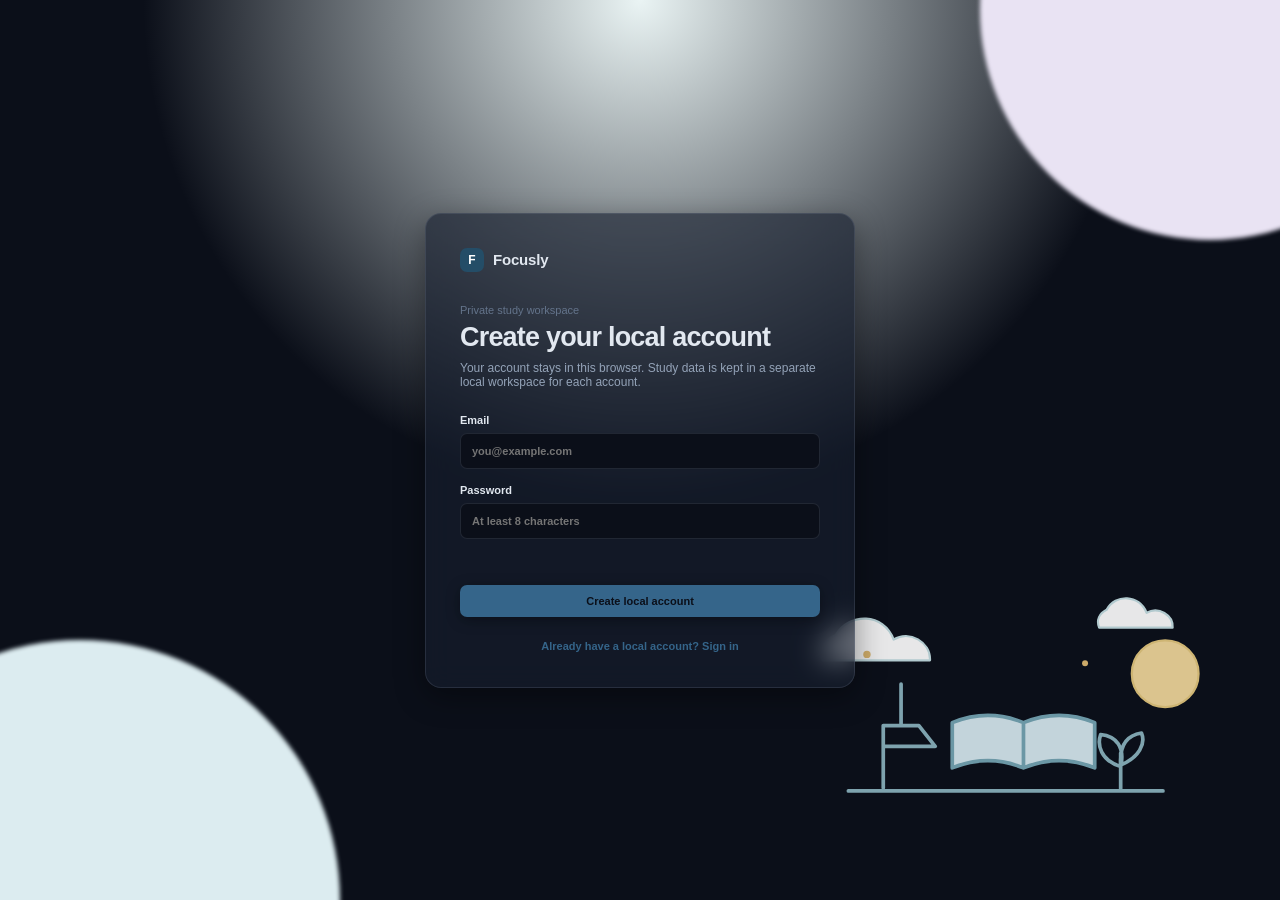
==== index.html @ 3520adc0 "Initial commit: Focusly study workspace Static single-page study app (vanilla HTML/CSS/JS) with a ma" ====
<!doctype html>
<html lang="en" data-theme="dark">
<head>
  <meta charset="UTF-8" />
  <meta name="viewport" content="width=device-width, initial-scale=1.0" />
  <meta name="theme-color" content="#0b0f19" />
  <title>Focusly — Study workspace</title>
  <link rel="stylesheet" href="styles.css" />
</head>
<body>
  <section id="auth-gate" class="access-view">
    <div class="access-illustration" aria-hidden="true"><svg viewBox="0 0 620 420" role="presentation"><path class="illustration-cloud" d="M90 112c18-31 65-30 78 6 21-13 50 3 49 28H72c-5-14 2-28 18-34Z"/><path class="illustration-cloud" d="M455 78c12-22 44-21 54 4 16-9 36 3 35 20h-99c-4-10 0-19 10-24Z"/><path class="illustration-sun" d="M489 164c0-25 20-45 45-45s45 20 45 45-20 45-45 45-45-20-45-45Z"/><path class="illustration-desk" d="M107 322h424"/><path class="illustration-lamp" d="M154 318v-84h48l22 28h-70m24-84v56"/><path class="illustration-book" d="M247 291c32-13 64-13 96 0v-61c-32-13-64-13-96 0v61Zm96 0c32-13 64-13 96 0v-61c-32-13-64-13-96 0v61Z"/><path class="illustration-plant" d="M474 319v-48m0 18c-27-8-32-29-27-43 21 2 33 17 27 43Zm0-2c25-10 34-29 28-43-19 3-30 16-28 43Z"/><circle class="illustration-star" cx="132" cy="138" r="5"/><circle class="illustration-star" cx="426" cy="150" r="4"/></svg></div>
    <div class="access-card card">
      <div class="brand-row access-brand"><div class="brand-mark">F</div><span class="brand-name">Focusly</span></div>
      <p class="eyebrow">Private study workspace</p><h1 id="auth-title">Create your local account</h1>
      <p class="subheading">Your account stays in this browser. Study data is kept in a separate local workspace for each account.</p>
      <form id="auth-form" class="access-form">
        <label>Email<input id="auth-email" type="email" autocomplete="username" required placeholder="you@example.com"></label>
        <label>Password<input id="auth-password" type="password" autocomplete="current-password" minlength="8" required placeholder="At least 8 characters"></label>
        <p id="auth-error" class="form-error" aria-live="polite"></p>
        <button id="auth-submit" class="button primary" type="submit">Create local account</button>
      </form>
      <button id="auth-mode" class="text-button access-switch" type="button">Already have a local account? Sign in</button>
    </div>
  </section>
  <section id="onboarding" class="access-view hidden">
    <div class="access-card card">
      <p class="eyebrow">Make Focusly yours</p><h1>Set your defaults</h1>
      <p class="subheading">Your new workspace starts empty. You can change these any time in Settings.</p>
      <form id="onboarding-form" class="access-form">
        <label>Your name<input id="onboarding-name" required maxlength="40"></label>
        <label>Weekly goal (minutes)<input id="onboarding-weekly-goal" type="number" min="30" max="10080" required></label>
        <label>Daily goal (minutes)<input id="onboarding-daily-goal" type="number" min="5" max="1440" required></label>
        <p id="onboarding-error" class="form-error" aria-live="polite"></p>
        <div class="access-actions"><button class="button primary" type="submit">Continue</button><button id="use-defaults" class="outlined-button" type="button">Use defaults</button></div>
      </form>
    </div>
  </section>

  <div id="app-shell" class="app-shell hidden">
    <aside class="sidebar">
      <div class="brand-row"><div class="brand-mark">F</div><span class="brand-name">Focusly</span></div>
      <nav class="primary-nav" aria-label="Primary navigation">
        <p class="nav-label">Workspace</p>
        <button class="nav-item active" data-page="home" aria-label="Home" title="Home"><span class="nav-icon">⌂</span> Home</button>
        <button class="nav-item" data-page="plan" aria-label="Study plan" title="Study plan"><span class="nav-icon">▣</span> Study plan</button>
        <button class="nav-item" data-page="focus" aria-label="Focus timer" title="Focus timer"><span class="nav-icon">◷</span> Focus</button>
        <button class="nav-item" data-page="flashcards" aria-label="Flashcards" title="Flashcards"><span class="nav-icon">◇</span> Flashcards</button>
        <button class="nav-item" data-page="progress" aria-label="Progress" title="Progress"><span class="nav-icon">▥</span> Progress</button>
        <button class="nav-item" data-page="notes" aria-label="Notes" title="Notes"><span class="nav-icon">☷</span> Notes</button>
      </nav>
      <div class="sidebar-bottom">
        <button class="nav-item" data-page="materials" aria-label="Add material" title="Add material"><span class="nav-icon">＋</span> Add material</button>
        <button class="nav-item" data-page="settings" aria-label="Settings" title="Settings"><span class="nav-icon">⚙</span> Settings</button>
        <button class="profile-chip" type="button" data-action="open-profile" aria-label="Open account profile"><div class="avatar" data-profile-initial>M</div><div><strong data-display-name>Study space</strong><small data-profile-email>Local workspace</small></div><span class="more">•••</span></button>
      </div>
    </aside>

    <main class="main-content">
      <header class="topbar"><div class="breadcrumb"><span>Workspace</span><b>/</b><strong id="breadcrumb-title">Home</strong></div><div class="top-actions"><span class="status-pill"><span class="status-dot"></span> Saved in this browser</span><button class="icon-button" data-action="show-notifications" aria-label="Notifications">♧</button><button class="avatar small" data-page="settings" aria-label="Account settings">M</button></div></header>

      <section class="page" id="page-home">
        <div class="page-heading"><div><p class="eyebrow" data-today-label></p><h1>Good morning, <span data-display-name>there</span></h1><p class="subheading">A small step today makes exam day easier.</p></div><button class="button primary" data-page="focus">Start your focus <span>↗</span></button></div>
        <div id="home-dashboard"></div>
      </section>

      <section class="page hidden" id="page-plan">
        <div class="page-heading"><div><p class="eyebrow">Build a rhythm that works</p><h1>Study plan</h1><p class="subheading">Your week at a glance.</p></div><button class="button primary" id="add-plan">＋ Add study item</button></div>
        <div id="plan-dashboard"></div>
      </section>

      <section class="page hidden" id="page-focus">
        <div class="page-heading"><div><p class="eyebrow">One thing at a time</p><h1>Focus timer</h1><p class="subheading">Make space for deep work.</p></div><button class="outlined-button" data-action="show-sessions">Session history <span>→</span></button></div>
        <div id="focus-dashboard"></div>
      </section>

      <section class="page hidden" id="page-flashcards">
        <div class="page-heading"><div><p class="eyebrow">Remember more, stress less</p><h1>Flashcards</h1><p class="subheading">Create a deck or add material to generate one.</p></div><div class="button-row"><button class="outlined-button" id="import-quizlet">Import Quizlet</button><button class="outlined-button" id="import-cards">Import cards</button><button class="button primary" id="new-deck">＋ New deck</button></div><input type="file" accept=".txt,.tsv,.csv,.tab" id="quizlet-file-input" hidden></div>
        <div id="flashcards-dashboard"></div>
      </section>

      <section class="page hidden" id="page-progress">
        <div class="page-heading"><div><p class="eyebrow">A little better each week</p><h1>Your progress</h1><p class="subheading">See what’s working and keep going.</p></div><button class="outlined-button" data-action="share-report">Share report <span>↗</span></button></div>
        <div id="progress-dashboard"></div>
      </section>

      <section class="page hidden" id="page-notes"><div class="page-heading"><div><p class="eyebrow">Keep what you learn</p><h1>Notes</h1><p class="subheading">Your saved study notes, ready to revisit.</p></div><div class="button-row"><button class="outlined-button" data-page="materials">＋ Add material</button><button class="outlined-button" data-action="import-ai-notes">Import AI notes</button><input type="file" accept=".html,.htm" id="note-file-input" hidden multiple></div></div><div id="notes-page-content" class="card content-panel"></div></section>

      <section class="page hidden" id="page-materials">
        <div class="page-heading"><div><p class="eyebrow">Build your study library</p><h1>Add material</h1><p class="subheading">Bring your syllabus and resources into one place.</p></div></div>
        <article id="drop-zone" class="card upload-card" role="button" tabindex="0" aria-label="Drop or choose study material"><div class="upload-icon">↑</div><h2>Drop a file here</h2><p>or choose a PDF, text file, Markdown document, or an AI-generated HTML note from your Mac.</p><label class="button primary upload-button">Choose a file<input type="file" accept=".pdf,.txt,.md,.html,.htm" id="file-input"></label><p class="upload-note">Your materials stay in this browser.</p></article>
        <article class="card material-list"><div class="section-heading"><div><h3>Recent materials</h3><p id="material-count">No materials added yet</p></div></div><div id="materials-empty" class="empty-inline">Your imported files will appear here.</div><div id="material-items"></div></article>
        <div id="notes-panel" class="card content-panel"></div>
      </section>

      <section class="page hidden" id="page-settings"><div class="page-heading"><div><p class="eyebrow">Make Focusly yours</p><h1>Settings</h1><p class="subheading">Simple controls for your local workspace.</p></div></div><article class="card settings-card"><div class="setting-row"><div><strong>Local workspace</strong><p>Materials and study data stay in this browser and are isolated per account.</p></div><span class="soft-badge">On</span></div><div class="setting-row"><div><strong>AI generation</strong><p>Live AI connection will be available in a future version.</p></div><span class="soft-badge">Coming soon</span></div><div class="setting-row"><div><strong>Appearance</strong><p>Choose light, dark, or match your device.</p></div><select id="theme-select" class="theme-select"><option value="system">System</option><option value="light">Light</option><option value="dark">Dark</option></select></div><div class="setting-row"><div><strong>Sound effects</strong><p>Play a soft tone when a flashcard answer is revealed.</p></div><label class="switch-control"><input id="sound-effects-select" type="checkbox"><span>On</span></label></div><div class="setting-row"><div><strong>Desktop notifications</strong><p>Notify when a focus session finishes.</p></div><label class="switch-control"><input id="notifications-select" type="checkbox"><span>On</span></label></div><div class="setting-row"><div><strong>Local account</strong><p data-account-email>Offline account</p></div><button class="outlined-button" data-action="sign-out">Sign out</button></div><div class="setting-row"><div><strong>Help tutorial</strong><p>Review the main Focusly features.</p></div><button class="outlined-button" data-action="restart-tutorial">Show tutorial</button></div><div class="setting-row"><div><strong>Reset local data</strong><p>Delete all local Focusly accounts and content.</p></div><button class="outlined-button danger-button" data-action="reset-local-data">Reset</button></div></article></section>
    </main>
  </div>

  <dialog id="plan-dialog" class="app-dialog"><form method="dialog" id="plan-form"><div class="dialog-heading"><div><p class="eyebrow">Build your day</p><h2>Add study item</h2></div><button type="button" class="dialog-close" data-action="close-plan">×</button></div><div class="form-grid"><label>Date<input id="plan-date" type="date" required></label><label>Time<input id="plan-time" type="time" value="09:00" required></label><label>Subject<input id="plan-subject" required placeholder="e.g. Biology"></label><label>Duration (minutes)<input id="plan-duration" type="number" min="5" max="1440" value="25" required></label><label class="full-width">Task title<input id="plan-title" required placeholder="e.g. Review cell structure"></label></div><p id="plan-error" class="form-error"></p><div class="dialog-actions"><button type="button" class="outlined-button" data-action="close-plan">Cancel</button><button class="button primary" type="submit">Add to plan</button></div></form></dialog>

  <dialog id="deck-dialog" class="app-dialog"><form method="dialog" id="deck-form"><div class="dialog-heading"><div><p class="eyebrow">Make your own study set</p><h2>New flashcard deck</h2></div><button type="button" class="dialog-close" data-action="close-deck">×</button></div><div class="form-grid"><label>Deck title<input id="deck-title" required placeholder="e.g. Biology basics"></label><label>Subject<input id="deck-subject" required placeholder="e.g. Biology"></label></div><div class="card-editor-heading"><strong>Cards</strong><button type="button" class="text-button" id="add-deck-card">＋ Add card</button></div><div id="deck-card-editor"></div><p id="deck-error" class="form-error"></p><div class="dialog-actions"><button type="button" class="outlined-button" data-action="close-deck">Cancel</button><button class="button primary" type="submit">Create deck</button></div></form></dialog>

  <dialog id="import-dialog" class="app-dialog"><form method="dialog" id="import-form"><div class="dialog-heading"><div><p class="eyebrow">Bring cards in quickly</p><h2>Import flashcards</h2></div><button type="button" class="dialog-close" data-action="close-import">×</button></div><label>Deck title<input id="import-title" required placeholder="e.g. Biology review"></label><label>Subject<input id="import-subject" required placeholder="e.g. Biology"></label><label>Paste CSV, tab-separated text, or question :: answer lines<textarea id="import-content" rows="10" required placeholder="front,back\nWhat is ATP?,The cell's energy currency"></textarea></label><p id="import-error" class="form-error"></p><div class="dialog-actions"><button type="button" class="outlined-button" data-action="close-import">Cancel</button><button class="button primary" type="submit">Import cards</button></div></form></dialog>

  <dialog id="note-import-dialog" class="app-dialog"><form method="dialog" id="note-import-form"><div class="dialog-heading"><div><p class="eyebrow">Bring AI notes in</p><h2>Import AI notes</h2></div><button type="button" class="dialog-close" data-action="close-note-import">×</button></div><div class="form-grid"><label class="full-width">Subject<input id="note-import-subject" list="note-subject-options" placeholder="e.g. Biology"></label></div><datalist id="note-subject-options"></datalist><p id="note-import-count"></p><p id="note-import-error" class="form-error"></p><div class="dialog-actions"><button type="button" class="outlined-button" data-action="close-note-import">Cancel</button><button class="button primary" type="submit">Import</button></div></form></dialog>

  <dialog id="material-import-dialog" class="app-dialog"><form method="dialog" id="material-import-form"><div class="dialog-heading"><div><p class="eyebrow">Bring study material in</p><h2>Add material</h2></div><button type="button" class="dialog-close" data-action="close-material-import">×</button></div><div class="form-grid"><label class="full-width">Subject<input id="material-import-subject" list="material-subject-options" placeholder="e.g. Biology"></label></div><datalist id="material-subject-options"></datalist><p id="material-import-count"></p><p id="material-import-error" class="form-error"></p><div class="dialog-actions"><button type="button" class="outlined-button" data-action="close-material-import">Cancel</button><button class="button primary" type="submit">Import</button></div></form></dialog>

  <dialog id="card-selection-dialog" class="app-dialog"><form method="dialog" id="card-selection-form"><div class="dialog-heading"><div><p class="eyebrow">Turn a selection into recall</p><h2>Make a flashcard</h2></div><button type="button" class="dialog-close" data-action="close-card-selection">×</button></div><div class="form-grid"><label class="full-width">Deck title<input id="card-selection-deck" required placeholder="e.g. Biology review"></label></div><p id="card-selection-error" class="form-error"></p><div class="dialog-actions"><button type="button" class="outlined-button" data-action="close-card-selection">Cancel</button><button class="button primary" type="submit">Create card</button></div></form></dialog>

  <dialog id="reset-confirm-dialog" class="app-dialog"><div class="dialog-heading"><div><p class="eyebrow">This cannot be undone</p><h2>Reset local data?</h2></div><button type="button" class="dialog-close" data-action="close-reset">×</button></div><p class="subheading">This deletes all Focusly accounts and study data stored in this browser. This action cannot be undone.</p><div class="dialog-actions"><button type="button" class="outlined-button" data-action="close-reset">Cancel</button><button type="button" class="outlined-button danger-button" data-action="confirm-reset">Delete everything</button></div></dialog>

<dialog id="profile-dialog" class="app-dialog"><form method="dialog" id="profile-form"><div class="dialog-heading"><div><p class="eyebrow">Your local account</p><h2>Profile</h2></div><button type="button" class="dialog-close" data-action="close-profile">×</button></div><div class="form-grid"><label>Display name<input id="profile-name" maxlength="40" required></label><label>Email<input id="profile-email" type="email" required></label></div><p id="profile-error" class="form-error"></p><div class="dialog-actions"><button type="button" class="outlined-button" data-action="close-profile">Cancel</button><button type="button" class="outlined-button" data-page="settings">Settings</button><button class="button primary" type="submit">Save profile</button></div></form></dialog>
  <dialog id="history-dialog" class="app-dialog"><div class="dialog-heading"><div><p class="eyebrow">Your study rhythm</p><h2>Session history</h2></div><button type="button" class="dialog-close" data-action="close-history">×</button></div><div id="history-content"></div></dialog>
  <dialog id="timer-settings-dialog" class="app-dialog"><form method="dialog" id="timer-settings-form"><div class="dialog-heading"><div><p class="eyebrow">Make focus fit your day</p><h2>Timer settings</h2></div><button type="button" class="dialog-close" data-action="close-timer-settings">×</button></div><div class="form-grid"><label>Focus minutes<input id="timer-focus-minutes" type="number" min="1" max="180" required></label><label>Short break minutes<input id="timer-short-minutes" type="number" min="1" max="60" required></label><label>Long break minutes<input id="timer-long-minutes" type="number" min="1" max="60" required></label><label>Cycles before long break<input id="timer-cycles" type="number" min="1" max="12" required></label></div><label class="full-width inline-check"><input id="auto-start-select" type="checkbox"> Auto-start the next session</label><p id="timer-settings-error" class="form-error"></p><div class="dialog-actions"><button type="button" class="outlined-button" data-action="close-timer-settings">Cancel</button><button class="button primary" type="submit">Save settings</button></div></form></dialog>

  <div id="tutorial" class="tutorial hidden" role="dialog" aria-modal="true" aria-labelledby="tutorial-title"><div class="tutorial-card card"><span id="tutorial-step" class="soft-badge">Step 1 of 6</span><h2 id="tutorial-title">Welcome to Focusly</h2><p id="tutorial-copy"></p><div class="tutorial-actions"><button id="tutorial-skip" class="outlined-button" type="button">Skip tutorial</button><button id="tutorial-next" class="button primary" type="button">Next</button></div></div></div>
  <div id="toast" class="toast" role="status" aria-live="polite"></div>
  <script src="app.js"></script>
</body>
</html>
---- styles.css ----
:root{--bg:#f7f8f7;--card:#fff;--sidebar:#f1f4f3;--ink:#1d2728;--muted:#849091;--line:#e5eae8;--blue:#35658a;--blue-soft:#e8f1f7;--green:#6f9d89;--yellow:#d8b25d;--coral:#d9937f;--lilac:#9a8cc3;--shadow:0 8px 26px rgba(42,63,63,.045)}*{box-sizing:border-box}body{margin:0;background:var(--bg);color:var(--ink);font-family:-apple-system,BlinkMacSystemFont,"SF Pro Display","Helvetica Neue",sans-serif;font-size:13px}button{font:inherit;color:inherit;border:0;background:none;cursor:pointer}button:focus-visible{outline:3px solid #a6c8e0;outline-offset:2px}.app-shell{display:flex;min-height:100vh}.sidebar{width:218px;background:var(--sidebar);border-right:1px solid var(--line);padding:25px 14px 16px;display:flex;flex-direction:column;flex-shrink:0}.brand-row{display:flex;align-items:center;gap:9px;padding:0 10px;margin-bottom:38px}.brand-mark{width:24px;height:24px;border-radius:7px;background:#244d67;color:#fff;display:grid;place-items:center;font-size:12px;font-weight:700}.brand-name{font-weight:700;letter-spacing:-.2px;font-size:15px}.nav-label{color:#a2adae;font-size:10px;text-transform:uppercase;letter-spacing:.09em;font-weight:700;padding:0 12px;margin:0 0 10px}.primary-nav{display:flex;flex-direction:column;gap:3px}.nav-item{display:flex;align-items:center;gap:11px;width:100%;border-radius:8px;padding:10px 11px;color:#708080;text-align:left;transition:.18s}.nav-item:hover{background:#e7edeb;color:var(--ink)}.nav-item.active{background:#dcebf3;color:#245b7c;font-weight:600}.nav-icon{width:17px;text-align:center;font-size:16px;line-height:1}.sidebar-bottom{margin-top:auto}.sidebar-bottom>.nav-item{margin-bottom:4px}.profile-chip{border-top:1px solid #dde5e2;margin-top:12px;padding:16px 8px 2px;display:flex;align-items:center;gap:9px}.avatar{display:grid;place-items:center;background:#d7e4e4;color:#35616c;width:28px;height:28px;border-radius:50%;font-weight:700;font-size:11px}.avatar.small{width:29px;height:29px;border:0}.profile-chip strong,.profile-chip small{display:block}.profile-chip strong{font-size:12px}.profile-chip small{color:var(--muted);font-size:10px;margin-top:2px}.more{margin-left:auto;color:#a4afaf;letter-spacing:1px}.main-content{flex:1;min-width:0;padding:0 45px 55px}.topbar{height:74px;display:flex;align-items:center;justify-content:space-between;border-bottom:1px solid transparent}.breadcrumb{display:flex;gap:9px;color:#a5afaf;font-size:12px}.breadcrumb b{font-weight:400;color:#c1c9c8}.breadcrumb strong{color:#59696a;font-weight:500}.top-actions{display:flex;align-items:center;gap:12px}.status-pill,.soft-badge{background:#edf4f1;color:#648478;border-radius:7px;padding:6px 9px;font-size:10px;font-weight:600;display:inline-flex;align-items:center;gap:5px}.status-dot{width:6px;height:6px;background:#72aa87;border-radius:50%}.icon-button{color:#8b9999;font-size:19px}.page{max-width:1168px;margin:0 auto}.hidden{display:none!important}.page-heading{display:flex;justify-content:space-between;align-items:flex-end;margin:33px 0 25px}.eyebrow{color:#95a2a1;font-size:11px;margin:0 0 6px}.page-heading h1{font-size:27px;letter-spacing:-.8px;margin:0 0 5px;font-weight:650}.subheading{margin:0;color:#879393;font-size:12px}.button{border-radius:7px;padding:10px 14px;font-weight:600;font-size:11px;display:inline-flex;align-items:center;gap:10px;justify-content:center}.button.primary{background:#315f7e;color:#fff;box-shadow:0 3px 8px rgba(49,95,126,.16)}.button.primary:hover{background:#254f6c}.button.subtle{background:#edf2f1;color:#557377}.outlined-button{border:1px solid #dfe7e4;border-radius:7px;color:#617474;background:#fff;padding:9px 12px;font-size:11px;font-weight:600}.text-button,.small-link{font-size:11px;color:#53809a;font-weight:600}.card{background:var(--card);border:1px solid var(--line);border-radius:10px;box-shadow:var(--shadow)}.hero-grid{display:grid;grid-template-columns:1.7fr 1fr;gap:16px}.study-hero{background:#315d78;color:#fff;border-color:#315d78;padding:24px 26px 20px;min-height:218px}.study-hero .soft-badge{background:rgba(255,255,255,.14);color:#e8f2f4}.card-topline,.section-heading,.flashcard-top{display:flex;justify-content:space-between;align-items:flex-start}.card-menu{color:#a7c2ce;letter-spacing:2px}.hero-copy{margin-top:30px}.hero-copy h2{font-size:20px;margin:0 0 7px;letter-spacing:-.3px}.hero-copy p{color:#c3d6dd;margin:0;font-size:12px}.hero-copy strong{color:#fff}.progress-track{height:6px;background:#eaf0ef;border-radius:9px;overflow:hidden}.progress-track span{height:100%;display:block;background:#5c91ad;border-radius:9px}.study-hero .progress-track{background:rgba(255,255,255,.19);margin-top:27px}.study-hero .progress-track span{background:#fff}.progress-track.large{height:5px}.progress-caption{display:flex;justify-content:space-between;color:#c1d1d5;font-size:10px;margin-top:7px}.hero-footer{border-top:1px solid rgba(255,255,255,.15);margin-top:17px;padding-top:14px;display:flex;justify-content:space-between;color:#c2d3d7;font-size:10px}.study-hero .text-button{color:#fff}.stat-card{padding:22px;min-height:218px}.blue-tint{background:#edf5f7;border-color:#e0ecee}.metric-label{color:#8c9998;font-size:11px}.metric-value{font-size:30px;font-weight:650;letter-spacing:-1px;margin-top:32px}.metric-note{font-size:11px;margin:3px 0 0}.metric-note span,.positive span{color:#8c9b9c;font-weight:400;margin-left:3px}.positive{color:#5d9677}.neutral{color:#93a09f}.sparkle{color:#5b8e9d;font-size:18px}.mini-bars{height:45px;display:flex;gap:7px;align-items:flex-end;margin-top:21px}.mini-bars i{display:block;background:#c5dce2;border-radius:3px 3px 1px 1px;flex:1}.mini-bars i.today{background:#5c8fa6}.content-grid{display:grid;grid-template-columns:1.7fr 1fr;gap:16px;margin-top:16px}.agenda-card,.week-card,.review-card{padding:21px}.section-heading h3{font-size:13px;margin:0 0 5px;font-weight:650}.section-heading p{font-size:10px;color:#98a2a1;margin:0}.agenda-list{margin-top:17px}.agenda-row{display:flex;align-items:center;gap:12px;min-height:54px;border-bottom:1px solid #f0f2f1}.agenda-row:last-child{border-bottom:0}.agenda-row .time{width:42px;color:#a3adac;font-size:10px}.task-color{display:inline-block;width:7px;height:7px;border-radius:50%;flex-shrink:0}.task-color.green,.subject-dot.green{background:var(--green)}.task-color.yellow{background:var(--yellow)}.task-color.blue{background:#6c9bb3}.task-color.coral{background:var(--coral)}.task-info{display:flex;flex-direction:column;gap:3px;flex:1}.task-info strong{font-size:11px;font-weight:600}.task-info span{color:#9ba5a4;font-size:10px}.task-state{font-size:10px;color:#99a5a4}.agenda-row.current .task-state{color:#56829a;font-weight:600}.agenda-row.complete .task-info strong{color:#607172}.add-row{color:#6c929f;font-size:11px;width:100%;text-align:left;padding-top:15px}.right-column{display:flex;flex-direction:column;gap:16px}.week-card{min-height:215px}.ring-label{color:#558097;font-size:11px;font-weight:700}.goal-ring{width:106px;height:106px;border-radius:50%;margin:17px auto 13px;background:conic-gradient(#4f8aa3 0 72%,#e7efee 72% 100%);display:grid;place-items:center;position:relative}.goal-ring:after{content:"";position:absolute;background:#fff;width:85px;height:85px;border-radius:50%}.goal-ring div{z-index:1;text-align:center}.goal-ring strong,.goal-ring span{display:block}.goal-ring strong{font-size:13px}.goal-ring span{font-size:9px;color:#9ba7a6;margin-top:3px}.week-card .outlined-button{width:100%}.review-card{padding-bottom:12px}.small-link{font-size:10px}.review-item{display:flex;align-items:center;gap:9px;padding:13px 0;border-bottom:1px solid #f0f2f1}.review-item:last-child{border:0}.deck-icon{background:#dcece4;color:#578b70;border-radius:6px;width:27px;height:27px;display:grid;place-items:center;font-weight:700;font-size:11px}.deck-icon.lilac{background:#ebe7f3;color:#7d70a5}.deck-icon.yellow{background:#f6efd9;color:#9d7e34}.review-item div{display:flex;flex-direction:column;gap:3px;flex:1}.review-item strong{font-size:11px}.review-item span{font-size:10px;color:#9ba7a6}.arrow{color:#9dacaa;font-size:16px}.week-overview{padding:22px 24px 0}.week-summary{display:flex;justify-content:space-between;padding:0 4px 24px}.week-summary div{display:flex;flex-direction:column;gap:7px}.week-summary strong{font-size:20px;letter-spacing:-.4px}.week-summary small{font-size:10px;color:#9da8a7;font-weight:400}.days{display:flex;border-top:1px solid #edf0ef}.day{flex:1;padding:14px 5px 13px;display:flex;align-items:center;flex-direction:column;gap:5px;color:#9aa6a5;border-bottom:3px solid transparent}.day b{font-size:15px;color:#4c5b5d}.day i{width:4px;height:4px;border-radius:50%;background:#a4c5b3}.day.selected{border-color:#4a809b;background:#f5fafb}.day.selected span,.day.selected b{color:#3e7894}.plan-grid{margin-top:16px}.daily-agenda{padding:21px 25px}.timeline{margin-top:22px}.timeline-row{display:grid;grid-template-columns:45px 20px 1fr;min-height:75px;position:relative}.timeline-row:not(:last-child) .line-dot:after{content:"";position:absolute;width:1px;background:#e1e8e6;height:55px;top:14px;left:9px}.timeline-row .time{font-size:10px;color:#9ca8a7;padding-top:1px}.line-dot{width:19px;height:19px;border:2px solid #dbe5e2;background:#fff;border-radius:50%;position:relative;z-index:1}.line-dot.done{background:#75a38d;border-color:#75a38d}.line-dot.done:after{content:"✓";color:#fff;font-size:10px;position:absolute;top:1px;left:3px}.line-dot.active{border-color:#5f91aa;box-shadow:0 0 0 4px #e8f1f4}.timeline-task{display:flex;flex-direction:column;gap:5px;padding-left:10px}.timeline-task strong{font-size:12px}.timeline-task span{color:#98a4a3;font-size:10px}.timeline-task .text-button{margin-top:2px;text-align:left}.plan-note{padding:21px;min-height:132px}.icon-square{display:grid;place-items:center;width:27px;height:27px;border-radius:7px;background:#d7e9ee;color:#52829a;margin-bottom:16px}.plan-note h3{font-size:13px;margin:0 0 5px}.plan-note p{font-size:10px;color:#879696;line-height:1.5;margin:0}.subject-card{padding:20px 21px}.subject-line{display:flex;align-items:center;gap:9px;border-bottom:1px solid #f0f2f1;padding:13px 0}.subject-line:last-child{border:0}.subject-line span:not(.subject-dot){flex:1}.subject-line b{font-size:10px;color:#8d9c9b}.subject-dot{width:7px;height:7px;border-radius:50%}.focus-grid{display:grid;grid-template-columns:1.7fr 1fr;gap:16px}.timer-card{padding:22px 27px}.timer-tabs{display:flex;gap:4px;background:#f3f6f5;width:max-content;border-radius:7px;padding:3px}.timer-tabs button{padding:7px 13px;color:#9aa7a6;font-size:10px;border-radius:5px}.timer-tabs button.selected{background:#fff;color:#4d798d;box-shadow:0 1px 4px #dae2df}.timer-circle{width:270px;height:270px;border-radius:50%;border:7px solid #eaf0ed;border-top-color:#5488a0;border-right-color:#5488a0;margin:34px auto 22px;display:grid;place-items:center;transform:rotate(23deg)}.timer-circle div{transform:rotate(-23deg);text-align:center}.timer-circle strong{display:block;font-size:43px;font-weight:500;letter-spacing:-2px}.timer-circle span{font-size:11px;color:#91a09e;margin-top:6px;display:block}.timer-controls{display:flex;justify-content:center;align-items:center;gap:20px}.circle-button,.play-button{border:1px solid #e0e7e5;width:34px;height:34px;border-radius:50%;color:#8da09e}.play-button{width:46px;height:46px;background:#356b86;color:#fff;border:0;padding-left:3px}.current-task{border-top:1px solid #edf1f0;margin-top:28px;padding-top:18px;display:flex;align-items:center;gap:9px}.current-task div{display:flex;flex-direction:column;gap:4px;flex:1}.current-task small{color:#9ca8a7;font-size:10px}.current-task strong{font-size:11px}.focus-summary,.focus-quote{padding:21px}.focus-stat{margin-top:24px;display:flex;align-items:baseline;gap:7px}.focus-stat strong{font-size:25px}.focus-stat span{color:#9ca7a6;font-size:10px}.focus-summary .progress-track{margin:12px 0 19px}.focus-stat-row{display:flex;justify-content:space-between;font-size:10px;padding:10px 0;border-top:1px solid #eff2f1;color:#8f9d9c}.focus-stat-row b{color:#4e6464}.focus-quote{background:#315d78;color:#fff;border-color:#315d78;min-height:112px}.focus-quote span{font-size:30px;color:#b5d2d8;line-height:.5}.focus-quote p{font-size:13px;line-height:1.5;color:#e1ecee;margin:7px 0 0}.flashcard-grid{display:grid;grid-template-columns:1.7fr 1fr;gap:16px}.flashcard-main{padding:22px 26px}.flashcard-top{font-size:10px;color:#99a6a5;align-items:center}.flashcard-progress{height:4px;background:#ebf0ef;margin:17px 0 0;border-radius:4px}.flashcard-progress span{display:block;width:50%;height:100%;background:#6a9caf;border-radius:4px}.flashcard-face{min-height:328px;display:flex;align-items:center;justify-content:center;flex-direction:column;text-align:center;padding:30px 65px}.flashcard-label{color:#94a1a0;font-size:9px;letter-spacing:.12em;font-weight:700}.flashcard-face h2{font-size:21px;line-height:1.35;font-weight:500;max-width:510px;margin:15px 0 30px;letter-spacing:-.3px}.rating-row{display:flex;gap:8px}.rating{flex:1;padding:10px;border-radius:6px;font-size:11px;font-weight:600}.rating small{display:block;font-weight:400;font-size:9px;margin-top:3px}.rating.again{background:#f8e6e1;color:#a56757}.rating.hard{background:#f8f0dc;color:#9a7a35}.rating.good{background:#e2f0e8;color:#5b8970}.decks-panel{padding:21px}.deck-row{display:flex;align-items:center;gap:9px;padding:13px 0;border-bottom:1px solid #eff2f1}.deck-row div{display:flex;flex-direction:column;gap:3px;flex:1}.deck-row strong{font-size:11px}.deck-row div span{font-size:10px;color:#9ba7a6}.deck-row>b{font-size:10px;color:#7f9291}.deck-row.selected{margin:4px -10px 0;padding:13px 10px;border-radius:7px;background:#f2f8f7}.deck-tip{background:#edf5f7;border-radius:7px;padding:12px;display:flex;gap:9px;margin-top:22px}.deck-tip>span{color:#5b8e9d}.deck-tip strong,.deck-tip small{display:block}.deck-tip strong{font-size:10px}.deck-tip small{font-size:9px;color:#849697;line-height:1.4;margin-top:3px}.stat-grid{display:grid;grid-template-columns:repeat(4,1fr);gap:13px}.progress-stat{padding:19px 20px}.progress-stat strong{font-size:23px;display:block;margin:13px 0 3px}.progress-stat p{font-size:10px;margin:0}.progress-grid{margin-top:16px}.chart-card,.mastery-card,.encouragement{padding:21px}.bar-chart{height:235px;display:flex;align-items:flex-end;justify-content:space-around;gap:15px;padding:30px 10px 22px;border-bottom:1px solid #edf1f0;margin-top:8px}.chart-col{height:100%;flex:1;display:flex;flex-direction:column;align-items:center;justify-content:flex-end;gap:10px}.chart-col span{display:block;width:26px;max-width:100%;background:#d9e7e6;border-radius:5px 5px 2px 2px}.chart-col span.highlight{background:#5b8fa4}.chart-col small{font-size:9px;color:#a0abaa}.mastery-row{margin-top:17px}.mastery-row>div:first-child{display:flex;justify-content:space-between;font-size:10px;margin-bottom:7px}.mastery-row b{font-weight:600;color:#6e8583}.mastery-row .progress-track{height:7px}.mastery-row .progress-track span{background:#6c9db0}.mastery-row .progress-track .green-fill{background:#76a58d}.mastery-row .progress-track .yellow-fill{background:#d4ae5e}.encouragement{background:#315d78;color:#fff;border-color:#315d78}.encouragement .icon-square{background:rgba(255,255,255,.12);color:#d4e7e9}.encouragement strong{display:block;font-size:12px}.encouragement p{font-size:10px;line-height:1.5;color:#c7dade;margin:6px 0 0}.upload-card{padding:48px;text-align:center;border:1px dashed #cbdad6}.upload-icon{width:42px;height:42px;border-radius:11px;background:#e4f0ee;color:#568b7c;display:grid;place-items:center;font-size:22px;margin:0 auto 18px}.upload-card h2{font-size:17px;margin:0 0 7px}.upload-card p{color:#929f9e;font-size:11px;margin:0 0 22px}.upload-button{cursor:pointer}.upload-button input{display:none}.upload-note{font-size:10px!important;margin:16px 0 0!important;color:#a9b3b2!important}.material-list{margin-top:16px;padding:21px}.empty-inline{text-align:center;color:#9eaaa9;padding:26px;font-size:11px}.material-item{display:flex;align-items:center;gap:12px;border-top:1px solid #eff2f1;padding:13px 0}.file-icon{width:30px;height:30px;background:#e9f0f1;color:#5d899a;border-radius:7px;display:grid;place-items:center;font-size:14px}.material-item div{display:flex;flex-direction:column;gap:3px;flex:1}.material-item strong{font-size:11px}.material-item span{font-size:10px;color:#9ba7a6}.settings-card{padding:6px 22px}.setting-row{display:flex;justify-content:space-between;align-items:center;padding:20px 0;border-bottom:1px solid #eff2f1}.setting-row:last-child{border-bottom:0}.setting-row strong{font-size:12px}.setting-row p{color:#9ba6a5;font-size:10px;margin:5px 0 0}@media(max-width:900px){.sidebar{width:180px}.main-content{padding:0 25px 40px}.hero-grid,.content-grid,.focus-grid,.flashcard-grid{grid-template-columns:1fr}.right-column{display:grid;grid-template-columns:1fr 1fr}.stat-grid{grid-template-columns:repeat(2,1fr)}}@media(max-width:650px){.sidebar{width:64px;padding:20px 8px}.brand-name,.nav-label,.nav-item:not(.active)::after,.nav-item{font-size:0}.nav-item{justify-content:center}.nav-icon{font-size:17px}.profile-chip{justify-content:center}.profile-chip>div:not(.avatar),.more{display:none}.main-content{padding:0 15px 35px}.topbar{height:60px}.page-heading{align-items:flex-start;gap:15px;flex-direction:column}.right-column{display:flex}.week-summary{gap:14px;overflow:auto}.week-summary strong{font-size:16px}.flashcard-face{padding:25px 15px}.flashcard-face h2{font-size:18px}.timer-circle{width:220px;height:220px}.stat-grid{gap:8px}.progress-stat{padding:14px}.progress-stat strong{font-size:18px}}:root[data-theme="dark"]{--bg:#121a1b;--card:#1c2728;--sidebar:#172122;--ink:#e9f0ee;--muted:#a4b2b0;--line:#30403f;--blue-soft:#203b47;--shadow:0 8px 26px rgba(0,0,0,.2)}:root[data-theme="dark"] .outlined-button,:root[data-theme="dark"] .button.subtle{background:#263635;color:#c8ddda}:root[data-theme="dark"] .nav-item:hover{background:#263635}:root[data-theme="dark"] .nav-item.active{background:#244554;color:#b9ddea}:root[data-theme="dark"] .goal-ring:after{background:var(--card)}:root[data-theme="dark"] .timer-tabs,:root[data-theme="dark"] .timer-tabs button.selected{background:#263635}:root[data-theme="dark"] .blue-tint{background:#1d343b;border-color:#315057}:root[data-theme="dark"] .access-card{background:#1c2728}.access-view{min-height:100vh;display:grid;place-items:center;padding:24px;background:radial-gradient(circle at 50% 0,#eaf4f4 0,transparent 45%),var(--bg)}.access-card{width:min(430px,100%);padding:34px;border-radius:16px}.access-brand{padding:0;margin:0 0 32px}.access-card h1{font-size:27px;letter-spacing:-.8px;margin:5px 0 8px}.access-form{display:grid;gap:15px;margin-top:25px}.access-form label{display:grid;gap:7px;font-size:11px;font-weight:600;color:var(--ink)}.access-form input,.theme-select,.editable-item textarea{width:100%;border:1px solid var(--line);border-radius:7px;background:var(--bg);color:var(--ink);padding:11px;font:inherit}.access-form input:focus,.theme-select:focus,.editable-item textarea:focus{outline:3px solid #a6c8e0;outline-offset:1px}.access-form .button{width:100%}.access-switch{display:block;margin:22px auto 0}.form-error{min-height:16px;color:#b35e52;font-size:11px;margin:0}.access-actions{display:flex;gap:9px}.access-actions>*{flex:1}.tutorial{position:fixed;inset:0;background:rgba(26,43,43,.45);z-index:10;display:grid;place-items:center;padding:20px}.tutorial-card{width:min(460px,100%);padding:28px}.tutorial-card h2{font-size:22px;margin:20px 0 8px}.tutorial-card p{color:var(--muted);line-height:1.6}.tutorial-actions{display:flex;justify-content:space-between;gap:10px;margin-top:28px}.danger-button,.danger-text{color:#b35e52}.content-panel{margin-top:16px;padding:21px}.editable-item{border-top:1px solid var(--line);padding:17px 0;display:grid;gap:9px}.editable-item>span,.editable-item>div>span{font-size:10px;color:var(--muted)}.editable-item textarea{min-height:90px;resize:vertical}.editable-item .outlined-button,.editable-item .text-button,.editable-item .button{justify-self:start}.deck-editor{display:grid;gap:8px;margin-top:7px;padding:12px;border-radius:8px;background:var(--bg)}.deck-editor label{display:grid;gap:5px;font-size:10px;color:var(--muted)}.deck-editor textarea{min-height:55px}.material-item button{flex-shrink:0}.app-shell{animation:fade-in .35s ease both}.card,.button,.nav-item{transition:transform .18s ease,box-shadow .18s ease,background .18s ease}.button:hover,.outlined-button:hover{transform:translateY(-1px);box-shadow:0 5px 14px rgba(42,63,63,.12)}.button:active,.outlined-button:active{transform:translateY(1px)}.flashcard-face h2{animation:card-reveal .28s ease both}@keyframes fade-in{from{opacity:0;transform:translateY(5px)}to{opacity:1;transform:none}}@keyframes card-reveal{from{opacity:0;transform:rotateY(12deg) scale(.97)}to{opacity:1;transform:none}}@media(prefers-color-scheme:dark){:root[data-theme="system"]{--bg:#121a1b;--card:#1c2728;--sidebar:#172122;--ink:#e9f0ee;--muted:#a4b2b0;--line:#30403f;--blue-soft:#203b47;--shadow:0 8px 26px rgba(0,0,0,.2)}:root[data-theme="system"] .outlined-button,:root[data-theme="system"] .button.subtle{background:#263635;color:#c8ddda}:root[data-theme="system"] .nav-item:hover{background:#263635}:root[data-theme="system"] .nav-item.active{background:#244554;color:#b9ddea}:root[data-theme="system"] .goal-ring:after{background:var(--card)}}@media(prefers-reduced-motion:reduce){*,*:before,*:after{animation-duration:.01ms!important;transition-duration:.01ms!important;scroll-behavior:auto!important}}@media(max-width:650px){.access-card{padding:25px}.access-actions{flex-direction:column}.tutorial-actions{flex-direction:column}.material-item{align-items:flex-start;flex-wrap:wrap}.material-item div{min-width:calc(100% - 50px)}}

/* Animated access illustration */
.access-view{position:relative;overflow:hidden;isolation:isolate}.access-view::before,.access-view::after{content:"";position:absolute;border-radius:50%;filter:blur(2px);pointer-events:none;z-index:-2}.access-view::before{width:520px;height:520px;left:-180px;bottom:-260px;background:#dcecf0;animation:access-drift 12s ease-in-out infinite alternate}.access-view::after{width:460px;height:460px;right:-160px;top:-220px;background:#e9e3f3;animation:access-drift 15s ease-in-out -3s infinite alternate-reverse}.access-illustration{position:absolute;right:4%;bottom:4%;inset:auto 4% 4% auto;width:min(460px,38vw);height:auto;transform:none;opacity:.9;z-index:0;pointer-events:none}.access-illustration svg{display:block;width:100%;height:auto;overflow:visible}.access-illustration path{fill:none;stroke:#8bb4bf;stroke-width:5;stroke-linecap:round;stroke-linejoin:round}.access-illustration .illustration-cloud{fill:#fff;stroke:#c5dfe3;stroke-width:3}.access-illustration .illustration-sun{fill:#f2d89b;stroke:#e4c77d;stroke-width:3}.access-illustration .illustration-book{fill:#d8eaf0;stroke:#76a6b5}.access-illustration .illustration-star{fill:#e2bb72;stroke:none}.access-card{position:relative;z-index:1;backdrop-filter:blur(10px);background:color-mix(in srgb,var(--card) 91%,transparent)}@keyframes access-drift{from{transform:translate3d(0,0,0) scale(1)}to{transform:translate3d(24px,-18px,0) scale(1.06)}}

.profile-chip{font:inherit;color:inherit;background:transparent;border:0;width:100%;text-align:left;cursor:pointer}.profile-chip:focus-visible{outline:3px solid #a6c8e0;outline-offset:2px}.outlined-button:disabled{opacity:.45;cursor:not-allowed;transform:none;box-shadow:none}.history-list{display:grid;gap:8px;max-height:55vh;overflow:auto}.history-row{display:grid;grid-template-columns:1fr auto auto;gap:12px;align-items:center;border:1px solid var(--line);border-radius:8px;padding:12px}.history-row div{display:grid;gap:4px}.history-row span,.history-row small{font-size:10px;color:var(--muted)}.history-row b{font-size:12px}.switch-control{display:flex;align-items:center;gap:8px;font-size:11px;color:var(--muted)}.switch-control input{accent-color:var(--blue)}

/* AI-imported HTML notes */
.button-row{display:flex;gap:9px;align-items:center}
.note-preview{width:100%;min-height:420px;border:1px solid var(--line);border-radius:8px;background:#fff}
#note-import-count,#material-import-count{font-size:11px;color:var(--muted);margin:12px 0 0}


/* Desktop workspace and interactive states */
#app-shell.app-shell{display:flex;min-height:100vh}.main-content{overflow:auto}.page{width:100%}@media(min-width:1100px){.sidebar{width:230px}.main-content{padding-left:clamp(32px,4vw,64px);padding-right:clamp(32px,4vw,64px)}.page{max-width:1240px}}.empty-state{min-height:220px;display:flex;align-items:center;justify-content:center;flex-direction:column;text-align:center;padding:30px;color:var(--muted)}.empty-state h3{margin:12px 0 6px;color:var(--ink);font-size:15px}.empty-state p{max-width:300px;line-height:1.5;margin:0 0 16px;font-size:11px}.empty-state-icon{width:34px;height:34px;border-radius:10px;display:grid;place-items:center;background:var(--blue-soft);color:#5c8da2}.empty-card{padding:0}.row-actions{display:flex;gap:14px;align-items:center}.app-dialog{width:min(590px,calc(100vw - 40px));border:0;border-radius:14px;padding:0;background:var(--card);color:var(--ink);box-shadow:0 24px 90px rgba(15,35,35,.25)}.app-dialog::backdrop{background:rgba(19,38,39,.42);backdrop-filter:blur(3px)}.app-dialog form{padding:27px}.dialog-heading{display:flex;align-items:flex-start;justify-content:space-between;margin-bottom:22px}.dialog-heading h2{font-size:20px;margin:4px 0 0}.dialog-close{font-size:25px;color:var(--muted);line-height:1}.form-grid{display:grid;grid-template-columns:1fr 1fr;gap:14px}.form-grid label,.deck-card-row label{display:grid;gap:6px;color:var(--muted);font-size:10px;font-weight:600}.form-grid input,.deck-card-row textarea{width:100%;border:1px solid var(--line);border-radius:7px;background:var(--bg);color:var(--ink);padding:10px;font:inherit}.form-grid input:focus,.deck-card-row textarea:focus{outline:3px solid #a6c8e0;outline-offset:1px}.full-width{grid-column:1/-1}.dialog-actions{display:flex;justify-content:flex-end;gap:9px;margin-top:22px}.card-editor-heading{display:flex;align-items:center;justify-content:space-between;margin:22px 0 10px}.deck-card-row{display:grid;grid-template-columns:1fr 1fr;gap:10px;padding:13px;background:var(--bg);border:1px solid var(--line);border-radius:8px;margin-bottom:9px;animation:modal-up .2s ease both}.deck-card-row .danger-text{grid-column:1/-1;justify-self:start}.toast{position:fixed;right:26px;bottom:24px;z-index:20;background:#284f60;color:#fff;border-radius:8px;padding:11px 15px;font-size:11px;box-shadow:0 10px 30px rgba(22,44,52,.22);opacity:0;pointer-events:none;transform:translateY(8px);transition:opacity .2s,transform .2s}.toast.visible{opacity:1;transform:none}.upload-card{transition:border-color .2s,background .2s,transform .2s}.upload-card.drag-active{border-color:var(--blue);background:var(--blue-soft);transform:translateY(-2px)}.flashcard-face.is-revealed{animation:card-flip-in .35s ease both}.rating-row{animation:modal-up .25s ease both}.review-item{width:100%;background:transparent;text-align:left;cursor:pointer}.review-item:hover{background:#f5f9f8}.task-state{border:0;background:transparent;cursor:pointer}.timeline-row.completed .timeline-task strong{text-decoration:line-through;color:var(--muted)}.mastery-row .progress-track span{background:#6c9db0}.settings-card .theme-select{width:auto;min-width:100px}.content-panel{overflow:hidden}@keyframes card-flip-in{from{opacity:0;transform:rotateY(-14deg) translateX(10px)}to{opacity:1;transform:none}}@keyframes modal-up{from{opacity:0;transform:translateY(7px)}to{opacity:1;transform:none}}@media(prefers-reduced-motion:reduce){.deck-card-row,.flashcard-face.is-revealed{animation:none}.upload-card.drag-active{transform:none}}@media(max-width:700px){.form-grid,.deck-card-row{grid-template-columns:1fr}.full-width{grid-column:auto}.app-dialog form{padding:21px}.toast{left:15px;right:15px;bottom:15px;text-align:center}}


/* ===== Website: dark glassmorphism theme, mode accents, timer ring, tasks, ambient ===== */
:root{--accent-focus:#f87171;--accent-short:#38bdf8;--accent-long:#818cf8;--accent:#35658a}
:root[data-mode="focus"]{--accent:var(--accent-focus)}
:root[data-mode="short"]{--accent:var(--accent-short)}
:root[data-mode="long"]{--accent:var(--accent-long)}

:root[data-theme="dark"]{
  --bg:#0b0f19;--card:rgba(23,32,48,.62);--sidebar:rgba(11,15,25,.78);
  --ink:#e2e8f0;--muted:#94a3b8;--line:rgba(148,163,184,.16);
  --blue:#f87171;--blue-soft:rgba(248,113,113,.14);
  --shadow:0 8px 30px rgba(0,0,0,.4)
}
:root[data-theme="dark"] .sidebar,
:root[data-theme="dark"] .card,
:root[data-theme="dark"] .app-dialog,
:root[data-theme="dark"] .toast,
:root[data-theme="dark"] .access-card,
:root[data-theme="dark"] .topbar{-webkit-backdrop-filter:blur(14px);backdrop-filter:blur(14px)}
:root[data-theme="dark"] .access-card{background:var(--card)}
:root[data-theme="dark"] .nav-item{color:#94a3b8}
:root[data-theme="dark"] .nav-item:hover{background:rgba(148,163,184,.12);color:#e2e8f0}
:root[data-theme="dark"] .nav-item.active{background:rgba(248,113,113,.16);color:#fca5a5}
:root[data-theme="dark"] .breadcrumb{color:#64748b}
:root[data-theme="dark"] .breadcrumb strong{color:#cbd5e1}
:root[data-theme="dark"] .status-pill,:root[data-theme="dark"] .soft-badge{background:rgba(56,189,248,.14);color:#7dd3fc}
:root[data-theme="dark"] .eyebrow{color:#64748b}
:root[data-theme="dark"] .subheading{color:#94a3b8}
:root[data-theme="dark"] .button.primary{background:var(--accent);color:#0b0f19;box-shadow:0 3px 14px rgba(0,0,0,.35)}
:root[data-theme="dark"] .button.primary:hover{filter:brightness(1.08)}
:root[data-theme="dark"] .button.subtle{background:rgba(148,163,184,.14);color:#cbd5e1}
:root[data-theme="dark"] .outlined-button{background:rgba(148,163,184,.08);border-color:rgba(148,163,184,.24);color:#cbd5e1}
:root[data-theme="dark"] .text-button,:root[data-theme="dark"] .small-link{color:var(--accent)}
:root[data-theme="dark"] .study-hero{background:rgba(248,113,113,.16);border-color:rgba(248,113,113,.3)}
:root[data-theme="dark"] .study-hero .text-button,:root[data-theme="dark"] .hero-copy strong{color:#fff}
:root[data-theme="dark"] .blue-tint{background:rgba(56,189,248,.1);border-color:rgba(56,189,248,.2)}
:root[data-theme="dark"] .focus-quote,:root[data-theme="dark"] .encouragement{background:rgba(248,113,113,.16);border-color:rgba(248,113,113,.3)}
:root[data-theme="dark"] .timer-tabs{background:rgba(148,163,184,.1)}
:root[data-theme="dark"] .timer-tabs button{color:#94a3b8}
:root[data-theme="dark"] .metric-label{color:#64748b}
:root[data-theme="dark"] .metric-value{color:#e2e8f0}
:root[data-theme="dark"] .card-menu{color:#64748b}
:root[data-theme="dark"] .deck-icon{background:rgba(148,163,184,.16);color:#cbd5e1}
:root[data-theme="dark"] .empty-inline{color:#64748b}
:root[data-theme="dark"] .upload-card{border-color:rgba(148,163,184,.3)}
:root[data-theme="dark"] .setting-row strong{color:var(--ink)}
:root[data-theme="dark"] .setting-row p,:root[data-theme="dark"] .material-item span{color:#94a3b8}
:root[data-theme="dark"] .history-row{border-color:var(--line)}
:root[data-theme="dark"] .switch-control span{color:var(--muted)}
:root[data-theme="dark"] .circle-button{border-color:rgba(148,163,184,.3);color:#cbd5e1}
:root[data-theme="dark"] .play-button{background:var(--accent);color:#0b0f19}

/* Focus timer ring + mode accents */
.timer-tabs button.selected{background:var(--accent);color:#0b0f19;box-shadow:none}
.play-button{background:var(--accent);color:#0b0f19}
.timer-ring{width:270px;height:270px;margin:34px auto 22px;position:relative}
.timer-ring svg{width:100%;height:100%;transform:rotate(-90deg)}
.ring-bg{fill:none;stroke:rgba(148,163,184,.18);stroke-width:10}
.ring-fg{fill:none;stroke:var(--accent);stroke-width:10;stroke-linecap:round;transition:stroke-dashoffset .25s linear,stroke .3s ease}
.timer-ring-center{position:absolute;inset:0;display:grid;place-items:center;text-align:center}
.timer-ring-center strong{display:block;font-size:46px;font-weight:500;letter-spacing:-2px;font-variant-numeric:tabular-nums;color:var(--ink)}
.timer-ring-center span{font-size:11px;color:var(--muted);margin-top:6px;display:block}

/* Inline tasks + quick add */
.focus-tasks{padding:21px}
.task-list{display:flex;flex-direction:column;gap:2px;margin-top:12px}
.task-row{display:flex;align-items:center;gap:10px;width:100%;padding:9px 8px;border-radius:8px;text-align:left;background:transparent;border:0;cursor:pointer;color:var(--ink);font:inherit}
.task-row:hover{background:rgba(148,163,184,.12)}
.task-row.done .task-text{text-decoration:line-through;color:var(--muted)}
.task-check{width:18px;height:18px;border:1px solid var(--line);border-radius:5px;display:grid;place-items:center;font-size:11px;color:#0b0f19;flex-shrink:0}
.task-row.done .task-check{background:var(--accent);border-color:var(--accent)}
.task-text{flex:1;font-size:11px}
.task-row small{font-size:10px;color:var(--muted)}
.quick-task-form{display:flex;gap:8px;margin-top:12px}
.quick-task-form input{flex:1;min-width:0;border:1px solid var(--line);border-radius:7px;background:var(--bg);color:var(--ink);padding:8px 10px;font:inherit;font-size:11px}
.quick-task-form input:focus{outline:3px solid #a6c8e0;outline-offset:1px}

/* Ambient sound */
.ambient-card{padding:21px}
.ambient-channels{display:flex;gap:6px;margin-top:12px;flex-wrap:wrap}
.ambient-chip{padding:7px 11px;border-radius:20px;border:1px solid var(--line);background:transparent;color:var(--muted);font-size:11px;cursor:pointer}
.ambient-chip:hover{background:rgba(148,163,184,.12)}
.ambient-chip.active{background:var(--accent);border-color:var(--accent);color:#0b0f19;font-weight:600}
.ambient-volume{display:flex;align-items:center;gap:10px;margin-top:14px;font-size:10px;color:var(--muted)}
.ambient-volume input{flex:1;accent-color:var(--accent)}

/* Timer settings auto-start row */
.form-grid .inline-check{display:flex;align-items:center;gap:8px;color:var(--muted);font-size:10px;font-weight:600;grid-column:1/-1;margin-top:4px}
.inline-check input{accent-color:var(--accent)}
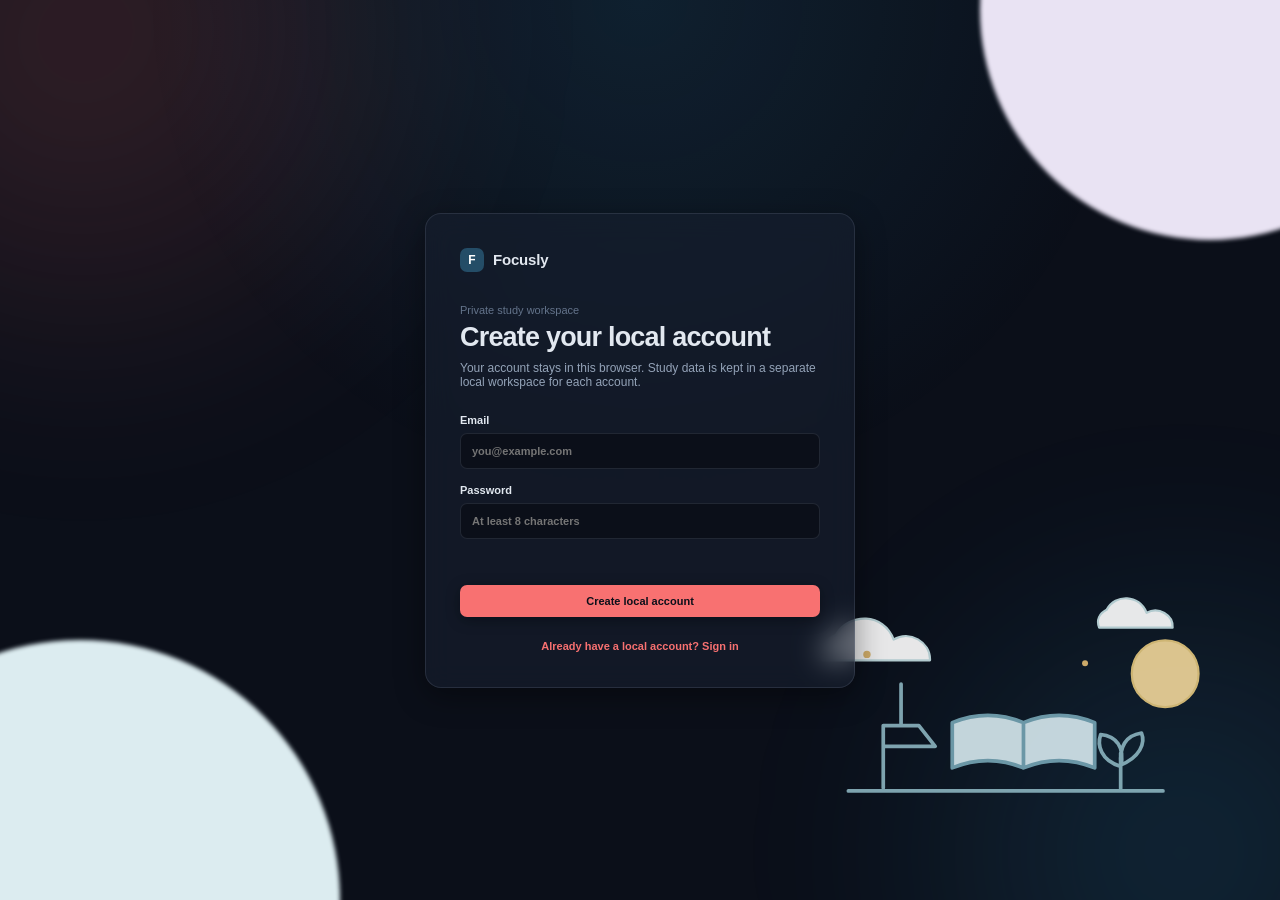
==== commit cfc7ae9e: "Add backup, AI generation, color palettes, and polish - verify.sh: headless JavaScriptCore harness w" ====
--- a/index.html
+++ b/index.html
@@ -93,7 +93,7 @@
         <div id="notes-panel" class="card content-panel"></div>
       </section>
 
-      <section class="page hidden" id="page-settings"><div class="page-heading"><div><p class="eyebrow">Make Focusly yours</p><h1>Settings</h1><p class="subheading">Simple controls for your local workspace.</p></div></div><article class="card settings-card"><div class="setting-row"><div><strong>Local workspace</strong><p>Materials and study data stay in this browser and are isolated per account.</p></div><span class="soft-badge">On</span></div><div class="setting-row"><div><strong>AI generation</strong><p>Live AI connection will be available in a future version.</p></div><span class="soft-badge">Coming soon</span></div><div class="setting-row"><div><strong>Appearance</strong><p>Choose light, dark, or match your device.</p></div><select id="theme-select" class="theme-select"><option value="system">System</option><option value="light">Light</option><option value="dark">Dark</option></select></div><div class="setting-row"><div><strong>Sound effects</strong><p>Play a soft tone when a flashcard answer is revealed.</p></div><label class="switch-control"><input id="sound-effects-select" type="checkbox"><span>On</span></label></div><div class="setting-row"><div><strong>Desktop notifications</strong><p>Notify when a focus session finishes.</p></div><label class="switch-control"><input id="notifications-select" type="checkbox"><span>On</span></label></div><div class="setting-row"><div><strong>Local account</strong><p data-account-email>Offline account</p></div><button class="outlined-button" data-action="sign-out">Sign out</button></div><div class="setting-row"><div><strong>Help tutorial</strong><p>Review the main Focusly features.</p></div><button class="outlined-button" data-action="restart-tutorial">Show tutorial</button></div><div class="setting-row"><div><strong>Reset local data</strong><p>Delete all local Focusly accounts and content.</p></div><button class="outlined-button danger-button" data-action="reset-local-data">Reset</button></div></article></section>
+      <section class="page hidden" id="page-settings"><div class="page-heading"><div><p class="eyebrow">Make Focusly yours</p><h1>Settings</h1><p class="subheading">Simple controls for your local workspace.</p></div></div><article class="card settings-card"><div class="setting-row"><div><strong>Local workspace</strong><p>Materials and study data stay in this browser and are isolated per account.</p></div><span class="soft-badge">On</span></div><div class="setting-row"><div><strong>AI generation</strong><p>Paste a key from any OpenAI-compatible service (Z.ai, OpenAI, Groq, and more). The key stays in this browser and is used only when you generate.</p></div><span class="soft-badge" id="ai-status-badge">Not set up</span></div><div class="setting-row"><div class="ai-fields"><label>API base URL<input id="ai-base-url" placeholder="https://api.openai.com/v1" autocomplete="off" spellcheck="false"></label><label>API key<input id="ai-api-key" type="password" placeholder="Paste your API key" autocomplete="off" spellcheck="false"></label><label>Model<input id="ai-model" placeholder="gpt-4o-mini" autocomplete="off" spellcheck="false"></label></div><button class="outlined-button" data-action="test-ai">Test connection</button></div><div class="setting-row"><div><strong>Appearance</strong><p>Choose light, dark, or match your device.</p></div><select id="theme-select" class="theme-select"><option value="system">System</option><option value="light">Light</option><option value="dark">Dark</option></select></div><div class="setting-row"><div><strong>Color theme</strong><p>Pick the color world for the whole app — background, cards, and accents.</p></div><select id="palette-select" class="theme-select"><option value="ember">Ember</option><option value="ocean">Ocean</option><option value="forest">Forest</option><option value="violet">Violet</option><option value="amber">Amber</option></select></div><div class="setting-row"><div><strong>Sound effects</strong><p>Play a soft tone when a flashcard answer is revealed.</p></div><label class="switch-control"><input id="sound-effects-select" type="checkbox"><span>On</span></label></div><div class="setting-row"><div><strong>Desktop notifications</strong><p>Notify when a focus session finishes.</p></div><label class="switch-control"><input id="notifications-select" type="checkbox"><span>On</span></label></div><div class="setting-row"><div><strong>Pause when I leave</strong><p>Pause the focus timer whenever the app window loses focus.</p></div><label class="switch-control"><input id="pause-on-leave-select" type="checkbox"><span>On</span></label></div><div class="setting-row"><div><strong>Reduce motion</strong><p>Turn off background drift and other animations for a calmer app.</p></div><label class="switch-control"><input id="reduce-motion-select" type="checkbox"><span>On</span></label></div><div class="setting-row"><div><strong>Backup your data</strong><p>Download one file with everything in it, or restore a backup on any device.</p></div><div class="button-row"><button class="outlined-button" data-action="export-backup">Export backup</button><button class="outlined-button" data-action="import-backup">Import backup</button></div><input type="file" accept=".json,application/json" id="backup-file-input" hidden></div><div class="setting-row"><div><strong>Local account</strong><p data-account-email>Offline account</p></div><button class="outlined-button" data-action="sign-out">Sign out</button></div><div class="setting-row"><div><strong>Help tutorial</strong><p>Review the main Focusly features.</p></div><button class="outlined-button" data-action="restart-tutorial">Show tutorial</button></div><div class="setting-row"><div><strong>Reset local data</strong><p>Delete all local Focusly accounts and content.</p></div><button class="outlined-button danger-button" data-action="reset-local-data">Reset</button></div></article></section>
     </main>
   </div>
 
@@ -111,6 +111,8 @@
 
   <dialog id="reset-confirm-dialog" class="app-dialog"><div class="dialog-heading"><div><p class="eyebrow">This cannot be undone</p><h2>Reset local data?</h2></div><button type="button" class="dialog-close" data-action="close-reset">×</button></div><p class="subheading">This deletes all Focusly accounts and study data stored in this browser. This action cannot be undone.</p><div class="dialog-actions"><button type="button" class="outlined-button" data-action="close-reset">Cancel</button><button type="button" class="outlined-button danger-button" data-action="confirm-reset">Delete everything</button></div></dialog>
 
+<dialog id="backup-import-dialog" class="app-dialog"><div class="dialog-heading"><div><p class="eyebrow">Replace everything in this browser</p><h2>Import this backup?</h2></div><button type="button" class="dialog-close" data-action="close-backup-import">×</button></div><p class="subheading">All Focusly data currently in this browser will be replaced by the contents of the backup file. This cannot be undone.</p><div class="dialog-actions"><button type="button" class="outlined-button" data-action="close-backup-import">Cancel</button><button type="button" class="button primary" data-action="confirm-backup-import">Import backup</button></div></dialog>
+
 <dialog id="profile-dialog" class="app-dialog"><form method="dialog" id="profile-form"><div class="dialog-heading"><div><p class="eyebrow">Your local account</p><h2>Profile</h2></div><button type="button" class="dialog-close" data-action="close-profile">×</button></div><div class="form-grid"><label>Display name<input id="profile-name" maxlength="40" required></label><label>Email<input id="profile-email" type="email" required></label></div><p id="profile-error" class="form-error"></p><div class="dialog-actions"><button type="button" class="outlined-button" data-action="close-profile">Cancel</button><button type="button" class="outlined-button" data-page="settings">Settings</button><button class="button primary" type="submit">Save profile</button></div></form></dialog>
   <dialog id="history-dialog" class="app-dialog"><div class="dialog-heading"><div><p class="eyebrow">Your study rhythm</p><h2>Session history</h2></div><button type="button" class="dialog-close" data-action="close-history">×</button></div><div id="history-content"></div></dialog>
   <dialog id="timer-settings-dialog" class="app-dialog"><form method="dialog" id="timer-settings-form"><div class="dialog-heading"><div><p class="eyebrow">Make focus fit your day</p><h2>Timer settings</h2></div><button type="button" class="dialog-close" data-action="close-timer-settings">×</button></div><div class="form-grid"><label>Focus minutes<input id="timer-focus-minutes" type="number" min="1" max="180" required></label><label>Short break minutes<input id="timer-short-minutes" type="number" min="1" max="60" required></label><label>Long break minutes<input id="timer-long-minutes" type="number" min="1" max="60" required></label><label>Cycles before long break<input id="timer-cycles" type="number" min="1" max="12" required></label></div><label class="full-width inline-check"><input id="auto-start-select" type="checkbox"> Auto-start the next session</label><p id="timer-settings-error" class="form-error"></p><div class="dialog-actions"><button type="button" class="outlined-button" data-action="close-timer-settings">Cancel</button><button class="button primary" type="submit">Save settings</button></div></form></dialog>
--- a/styles.css
+++ b/styles.css
@@ -16,7 +16,7 @@
 
 
 /* ===== Website: dark glassmorphism theme, mode accents, timer ring, tasks, ambient ===== */
-:root{--accent-focus:#f87171;--accent-short:#38bdf8;--accent-long:#818cf8;--accent:#35658a}
+:root{--accent-focus:#f87171;--accent-short:#38bdf8;--accent-long:#818cf8;--accent:var(--accent-focus);--pal-a:248,113,113;--pal-b:56,189,248;--pal-ink-a:#fca5a5;--pal-ink-b:#7dd3fc}
 :root[data-mode="focus"]{--accent:var(--accent-focus)}
 :root[data-mode="short"]{--accent:var(--accent-short)}
 :root[data-mode="long"]{--accent:var(--accent-long)}
@@ -24,7 +24,7 @@
 :root[data-theme="dark"]{
   --bg:#0b0f19;--card:rgba(23,32,48,.62);--sidebar:rgba(11,15,25,.78);
   --ink:#e2e8f0;--muted:#94a3b8;--line:rgba(148,163,184,.16);
-  --blue:#f87171;--blue-soft:rgba(248,113,113,.14);
+  --blue:rgb(var(--pal-a));--blue-soft:rgba(var(--pal-a),.14);
   --shadow:0 8px 30px rgba(0,0,0,.4)
 }
 :root[data-theme="dark"] .sidebar,
@@ -36,10 +36,10 @@
 :root[data-theme="dark"] .access-card{background:var(--card)}
 :root[data-theme="dark"] .nav-item{color:#94a3b8}
 :root[data-theme="dark"] .nav-item:hover{background:rgba(148,163,184,.12);color:#e2e8f0}
-:root[data-theme="dark"] .nav-item.active{background:rgba(248,113,113,.16);color:#fca5a5}
+:root[data-theme="dark"] .nav-item.active{background:rgba(var(--pal-a),.16);color:var(--pal-ink-a)}
 :root[data-theme="dark"] .breadcrumb{color:#64748b}
 :root[data-theme="dark"] .breadcrumb strong{color:#cbd5e1}
-:root[data-theme="dark"] .status-pill,:root[data-theme="dark"] .soft-badge{background:rgba(56,189,248,.14);color:#7dd3fc}
+:root[data-theme="dark"] .status-pill,:root[data-theme="dark"] .soft-badge{background:rgba(var(--pal-b),.14);color:var(--pal-ink-b)}
 :root[data-theme="dark"] .eyebrow{color:#64748b}
 :root[data-theme="dark"] .subheading{color:#94a3b8}
 :root[data-theme="dark"] .button.primary{background:var(--accent);color:#0b0f19;box-shadow:0 3px 14px rgba(0,0,0,.35)}
@@ -47,10 +47,10 @@
 :root[data-theme="dark"] .button.subtle{background:rgba(148,163,184,.14);color:#cbd5e1}
 :root[data-theme="dark"] .outlined-button{background:rgba(148,163,184,.08);border-color:rgba(148,163,184,.24);color:#cbd5e1}
 :root[data-theme="dark"] .text-button,:root[data-theme="dark"] .small-link{color:var(--accent)}
-:root[data-theme="dark"] .study-hero{background:rgba(248,113,113,.16);border-color:rgba(248,113,113,.3)}
+:root[data-theme="dark"] .study-hero{background:rgba(var(--pal-a),.16);border-color:rgba(var(--pal-a),.3)}
 :root[data-theme="dark"] .study-hero .text-button,:root[data-theme="dark"] .hero-copy strong{color:#fff}
-:root[data-theme="dark"] .blue-tint{background:rgba(56,189,248,.1);border-color:rgba(56,189,248,.2)}
-:root[data-theme="dark"] .focus-quote,:root[data-theme="dark"] .encouragement{background:rgba(248,113,113,.16);border-color:rgba(248,113,113,.3)}
+:root[data-theme="dark"] .blue-tint{background:rgba(var(--pal-b),.1);border-color:rgba(var(--pal-b),.2)}
+:root[data-theme="dark"] .focus-quote,:root[data-theme="dark"] .encouragement{background:rgba(var(--pal-a),.16);border-color:rgba(var(--pal-a),.3)}
 :root[data-theme="dark"] .timer-tabs{background:rgba(148,163,184,.1)}
 :root[data-theme="dark"] .timer-tabs button{color:#94a3b8}
 :root[data-theme="dark"] .metric-label{color:#64748b}
@@ -103,3 +103,45 @@
 /* Timer settings auto-start row */
 .form-grid .inline-check{display:flex;align-items:center;gap:8px;color:var(--muted);font-size:10px;font-weight:600;grid-column:1/-1;margin-top:4px}
 .inline-check input{accent-color:var(--accent)}
+
+/* AI generation settings */
+.ai-fields{display:grid;gap:9px;min-width:min(340px,100%)}
+.ai-fields label{display:grid;gap:5px;font-size:10px;font-weight:600;color:var(--muted)}
+.ai-fields input{width:100%;border:1px solid var(--line);border-radius:7px;background:var(--bg);color:var(--ink);padding:9px 10px;font:inherit;font-size:11px}
+.ai-fields input:focus{outline:3px solid #a6c8e0;outline-offset:1px}
+
+/* ===== Motion: aurora background, page transitions, card lift, celebration ===== */
+/* The page color moves to <html> so the fixed aurora blobs (z-index -1) stay visible. */
+html{background:var(--bg)}
+body{background:transparent}
+body::before,body::after{content:"";position:fixed;z-index:-1;border-radius:50%;filter:blur(90px);pointer-events:none;opacity:.38;will-change:transform}
+body::before{width:58vmax;height:58vmax;top:-18vmax;left:-14vmax;background:radial-gradient(circle at 35% 35%,rgba(var(--pal-a),.5),transparent 62%);animation:aurora-a 44s ease-in-out infinite alternate}
+body::after{width:54vmax;height:54vmax;bottom:-18vmax;right:-14vmax;background:radial-gradient(circle at 60% 60%,rgba(var(--pal-b),.42),transparent 62%);animation:aurora-b 56s ease-in-out -8s infinite alternate}
+:root[data-theme="light"] body::before,:root[data-theme="light"] body::after{opacity:.22}
+@keyframes aurora-a{from{transform:translate3d(0,0,0) scale(1)}to{transform:translate3d(9vmax,6vmax,0) scale(1.18)}}
+@keyframes aurora-b{from{transform:translate3d(0,0,0) scale(1.08)}to{transform:translate3d(-7vmax,-5vmax,0) scale(.92)}}
+.page{animation:page-in .32s cubic-bezier(.22,.68,.34,1) both}
+@keyframes page-in{from{opacity:0;transform:translateY(10px)}to{opacity:1;transform:none}}
+@media(hover:hover){.card{transition:transform .22s ease,box-shadow .22s ease}.card:hover{transform:translateY(-2px);box-shadow:0 16px 44px rgba(0,0,0,.26)}:root[data-theme="light"] .card:hover{box-shadow:0 16px 40px rgba(42,63,63,.12)}}
+.timer-ring.is-running .ring-fg{animation:ring-breathe 2.6s ease-in-out infinite}
+@keyframes ring-breathe{0%,100%{opacity:.78;filter:none}50%{opacity:1;filter:drop-shadow(0 0 9px var(--accent))}}
+body.celebrate .timer-card{animation:celebrate-pop 1.5s ease}
+@keyframes celebrate-pop{0%{box-shadow:0 0 0 0 rgba(0,0,0,0)}22%{box-shadow:0 0 70px 14px var(--blue-soft)}100%{box-shadow:var(--shadow)}}
+[data-motion="reduced"] *,[data-motion="reduced"] *::before,[data-motion="reduced"] *::after{animation:none!important;transition:none!important}
+:root[data-theme="dark"] .access-view{background:radial-gradient(circle at 50% 0,rgba(var(--pal-b),.1) 0,transparent 45%)}
+
+/* ===== Color palettes (accent + aurora + tints move together) ===== */
+:root[data-palette="ocean"]{--accent-focus:#38bdf8;--accent-short:#2dd4bf;--accent-long:#818cf8;--pal-a:56,189,248;--pal-b:45,212,191;--pal-ink-a:#7dd3fc;--pal-ink-b:#5eead4}
+:root[data-palette="forest"]{--accent-focus:#4ade80;--accent-short:#a3e635;--accent-long:#2dd4bf;--pal-a:74,222,128;--pal-b:163,230,53;--pal-ink-a:#86efac;--pal-ink-b:#d9f99d}
+:root[data-palette="violet"]{--accent-focus:#a78bfa;--accent-short:#f472b6;--accent-long:#818cf8;--pal-a:167,139,250;--pal-b:244,114,182;--pal-ink-a:#c4b5fd;--pal-ink-b:#f9a8d4}
+:root[data-palette="amber"]{--accent-focus:#fbbf24;--accent-short:#fb923c;--accent-long:#f87171;--pal-a:251,191,36;--pal-b:251,146,60;--pal-ink-a:#fcd34d;--pal-ink-b:#fdba74}
+
+/* Each palette also recolors the whole world: background, glass cards, sidebar, borders. */
+:root[data-theme="dark"][data-palette="ocean"]{--bg:#0a1220;--card:rgba(17,32,52,.62);--sidebar:rgba(8,15,28,.8);--line:rgba(147,197,253,.14)}
+:root[data-theme="dark"][data-palette="forest"]{--bg:#0a1410;--card:rgba(19,36,28,.6);--sidebar:rgba(7,17,13,.8);--line:rgba(134,239,172,.13)}
+:root[data-theme="dark"][data-palette="violet"]{--bg:#0f0b1e;--card:rgba(30,24,52,.62);--sidebar:rgba(15,10,28,.8);--line:rgba(196,181,253,.14)}
+:root[data-theme="dark"][data-palette="amber"]{--bg:#161007;--card:rgba(42,33,19,.6);--sidebar:rgba(20,15,8,.8);--line:rgba(253,230,138,.13)}
+:root[data-theme="light"][data-palette="ocean"]{--bg:#f2f7fb;--sidebar:#e9f1f8}
+:root[data-theme="light"][data-palette="forest"]{--bg:#f3f8f4;--sidebar:#e9f2eb}
+:root[data-theme="light"][data-palette="violet"]{--bg:#f7f5fc;--sidebar:#efecf7}
+:root[data-theme="light"][data-palette="amber"]{--bg:#faf6ec;--sidebar:#f4eddd}
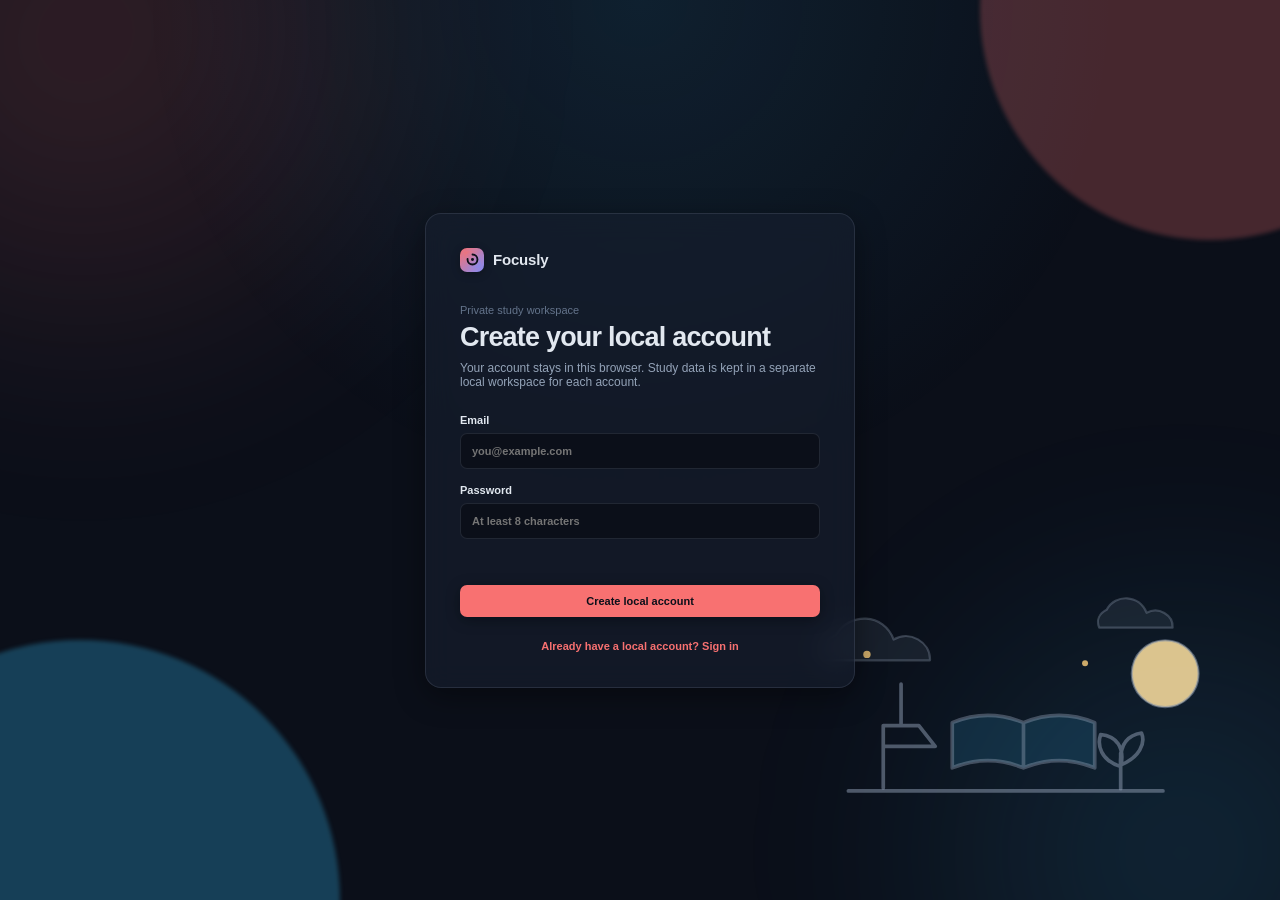
==== commit c80f373f: "Add brand mark and live top bar; fix UI and cache bugs - Brand: SVG focus-ring logo in sidebar/auth " ====
--- a/index.html
+++ b/index.html
@@ -4,14 +4,15 @@
   <meta charset="UTF-8" />
   <meta name="viewport" content="width=device-width, initial-scale=1.0" />
   <meta name="theme-color" content="#0b0f19" />
+  <link rel="icon" type="image/svg+xml" href="data:image/svg+xml,%3Csvg xmlns='http://www.w3.org/2000/svg' viewBox='0 0 24 24'%3E%3Cdefs%3E%3ClinearGradient id='g' x1='0' y1='0' x2='1' y2='1'%3E%3Cstop offset='0' stop-color='%23f87171'/%3E%3Cstop offset='1' stop-color='%23818cf8'/%3E%3C/linearGradient%3E%3C/defs%3E%3Crect width='24' height='24' rx='6.5' fill='url(%23g)'/%3E%3Ccircle cx='12' cy='12' r='7' fill='none' stroke='%230b0f19' stroke-width='2.6' stroke-linecap='round' stroke-dasharray='33 44' transform='rotate(-90 12 12)'/%3E%3Ccircle cx='12' cy='12' r='2.1' fill='%230b0f19'/%3E%3C/svg%3E" />
   <title>Focusly — Study workspace</title>
-  <link rel="stylesheet" href="styles.css" />
+  <link rel="stylesheet" href="styles.css?v=2" />
 </head>
 <body>
   <section id="auth-gate" class="access-view">
     <div class="access-illustration" aria-hidden="true"><svg viewBox="0 0 620 420" role="presentation"><path class="illustration-cloud" d="M90 112c18-31 65-30 78 6 21-13 50 3 49 28H72c-5-14 2-28 18-34Z"/><path class="illustration-cloud" d="M455 78c12-22 44-21 54 4 16-9 36 3 35 20h-99c-4-10 0-19 10-24Z"/><path class="illustration-sun" d="M489 164c0-25 20-45 45-45s45 20 45 45-20 45-45 45-45-20-45-45Z"/><path class="illustration-desk" d="M107 322h424"/><path class="illustration-lamp" d="M154 318v-84h48l22 28h-70m24-84v56"/><path class="illustration-book" d="M247 291c32-13 64-13 96 0v-61c-32-13-64-13-96 0v61Zm96 0c32-13 64-13 96 0v-61c-32-13-64-13-96 0v61Z"/><path class="illustration-plant" d="M474 319v-48m0 18c-27-8-32-29-27-43 21 2 33 17 27 43Zm0-2c25-10 34-29 28-43-19 3-30 16-28 43Z"/><circle class="illustration-star" cx="132" cy="138" r="5"/><circle class="illustration-star" cx="426" cy="150" r="4"/></svg></div>
     <div class="access-card card">
-      <div class="brand-row access-brand"><div class="brand-mark">F</div><span class="brand-name">Focusly</span></div>
+      <div class="brand-row access-brand"><div class="brand-mark"><svg viewBox="0 0 24 24" aria-hidden="true"><defs><linearGradient id="brand-g-a" x1="0" y1="0" x2="1" y2="1"><stop offset="0" style="stop-color:var(--accent-focus,#f87171)"/><stop offset="1" style="stop-color:var(--accent-long,#818cf8)"/></linearGradient></defs><rect width="24" height="24" rx="6.5" fill="url(#brand-g-a)"/><circle cx="12" cy="12" r="7" fill="none" stroke="#0b0f19" stroke-width="2.6" stroke-linecap="round" stroke-dasharray="33 44" transform="rotate(-90 12 12)"/><circle cx="12" cy="12" r="2.1" fill="#0b0f19"/></svg></div><span class="brand-name">Focusly</span></div>
       <p class="eyebrow">Private study workspace</p><h1 id="auth-title">Create your local account</h1>
       <p class="subheading">Your account stays in this browser. Study data is kept in a separate local workspace for each account.</p>
       <form id="auth-form" class="access-form">
@@ -39,7 +40,7 @@
 
   <div id="app-shell" class="app-shell hidden">
     <aside class="sidebar">
-      <div class="brand-row"><div class="brand-mark">F</div><span class="brand-name">Focusly</span></div>
+      <div class="brand-row"><div class="brand-mark"><svg viewBox="0 0 24 24" aria-hidden="true"><defs><linearGradient id="brand-g-b" x1="0" y1="0" x2="1" y2="1"><stop offset="0" style="stop-color:var(--accent-focus,#f87171)"/><stop offset="1" style="stop-color:var(--accent-long,#818cf8)"/></linearGradient></defs><rect width="24" height="24" rx="6.5" fill="url(#brand-g-b)"/><circle cx="12" cy="12" r="7" fill="none" stroke="#0b0f19" stroke-width="2.6" stroke-linecap="round" stroke-dasharray="33 44" transform="rotate(-90 12 12)"/><circle cx="12" cy="12" r="2.1" fill="#0b0f19"/></svg></div><span class="brand-name">Focusly</span></div>
       <nav class="primary-nav" aria-label="Primary navigation">
         <p class="nav-label">Workspace</p>
         <button class="nav-item active" data-page="home" aria-label="Home" title="Home"><span class="nav-icon">⌂</span> Home</button>
@@ -57,7 +58,7 @@
     </aside>
 
     <main class="main-content">
-      <header class="topbar"><div class="breadcrumb"><span>Workspace</span><b>/</b><strong id="breadcrumb-title">Home</strong></div><div class="top-actions"><span class="status-pill"><span class="status-dot"></span> Saved in this browser</span><button class="icon-button" data-action="show-notifications" aria-label="Notifications">♧</button><button class="avatar small" data-page="settings" aria-label="Account settings">M</button></div></header>
+      <header class="topbar"><div class="breadcrumb"><span>Workspace</span><b>/</b><strong id="breadcrumb-title">Home</strong></div><div class="top-actions"><button class="status-pill pulse-pill" id="topbar-pulse" type="button" title="Your study pulse"><span class="status-dot"></span><span id="topbar-pulse-text">Saved in this browser</span></button><button class="icon-button" data-action="show-notifications" aria-label="Notifications">♧<span class="bell-badge hidden" id="bell-badge"></span></button><button class="avatar small" data-page="settings" aria-label="Account settings">M</button></div></header>
 
       <section class="page" id="page-home">
         <div class="page-heading"><div><p class="eyebrow" data-today-label></p><h1>Good morning, <span data-display-name>there</span></h1><p class="subheading">A small step today makes exam day easier.</p></div><button class="button primary" data-page="focus">Start your focus <span>↗</span></button></div>
@@ -117,8 +118,10 @@
   <dialog id="history-dialog" class="app-dialog"><div class="dialog-heading"><div><p class="eyebrow">Your study rhythm</p><h2>Session history</h2></div><button type="button" class="dialog-close" data-action="close-history">×</button></div><div id="history-content"></div></dialog>
   <dialog id="timer-settings-dialog" class="app-dialog"><form method="dialog" id="timer-settings-form"><div class="dialog-heading"><div><p class="eyebrow">Make focus fit your day</p><h2>Timer settings</h2></div><button type="button" class="dialog-close" data-action="close-timer-settings">×</button></div><div class="form-grid"><label>Focus minutes<input id="timer-focus-minutes" type="number" min="1" max="180" required></label><label>Short break minutes<input id="timer-short-minutes" type="number" min="1" max="60" required></label><label>Long break minutes<input id="timer-long-minutes" type="number" min="1" max="60" required></label><label>Cycles before long break<input id="timer-cycles" type="number" min="1" max="12" required></label></div><label class="full-width inline-check"><input id="auto-start-select" type="checkbox"> Auto-start the next session</label><p id="timer-settings-error" class="form-error"></p><div class="dialog-actions"><button type="button" class="outlined-button" data-action="close-timer-settings">Cancel</button><button class="button primary" type="submit">Save settings</button></div></form></dialog>
 
+  <dialog id="confirm-delete-dialog" class="app-dialog"><div class="dialog-heading"><div><p class="eyebrow">This cannot be undone</p><h2 id="confirm-delete-title">Delete?</h2></div><button type="button" class="dialog-close" data-action="close-confirm-delete">×</button></div><p class="subheading" id="confirm-delete-message"></p><div class="dialog-actions"><button type="button" class="outlined-button" data-action="close-confirm-delete">Cancel</button><button type="button" class="outlined-button danger-button" data-action="confirm-delete">Delete</button></div></dialog>
+
   <div id="tutorial" class="tutorial hidden" role="dialog" aria-modal="true" aria-labelledby="tutorial-title"><div class="tutorial-card card"><span id="tutorial-step" class="soft-badge">Step 1 of 6</span><h2 id="tutorial-title">Welcome to Focusly</h2><p id="tutorial-copy"></p><div class="tutorial-actions"><button id="tutorial-skip" class="outlined-button" type="button">Skip tutorial</button><button id="tutorial-next" class="button primary" type="button">Next</button></div></div></div>
   <div id="toast" class="toast" role="status" aria-live="polite"></div>
-  <script src="app.js"></script>
+  <script src="app.js?v=2"></script>
 </body>
 </html>
--- a/styles.css
+++ b/styles.css
@@ -1,4 +1,5 @@
-:root{--bg:#f7f8f7;--card:#fff;--sidebar:#f1f4f3;--ink:#1d2728;--muted:#849091;--line:#e5eae8;--blue:#35658a;--blue-soft:#e8f1f7;--green:#6f9d89;--yellow:#d8b25d;--coral:#d9937f;--lilac:#9a8cc3;--shadow:0 8px 26px rgba(42,63,63,.045)}*{box-sizing:border-box}body{margin:0;background:var(--bg);color:var(--ink);font-family:-apple-system,BlinkMacSystemFont,"SF Pro Display","Helvetica Neue",sans-serif;font-size:13px}button{font:inherit;color:inherit;border:0;background:none;cursor:pointer}button:focus-visible{outline:3px solid #a6c8e0;outline-offset:2px}.app-shell{display:flex;min-height:100vh}.sidebar{width:218px;background:var(--sidebar);border-right:1px solid var(--line);padding:25px 14px 16px;display:flex;flex-direction:column;flex-shrink:0}.brand-row{display:flex;align-items:center;gap:9px;padding:0 10px;margin-bottom:38px}.brand-mark{width:24px;height:24px;border-radius:7px;background:#244d67;color:#fff;display:grid;place-items:center;font-size:12px;font-weight:700}.brand-name{font-weight:700;letter-spacing:-.2px;font-size:15px}.nav-label{color:#a2adae;font-size:10px;text-transform:uppercase;letter-spacing:.09em;font-weight:700;padding:0 12px;margin:0 0 10px}.primary-nav{display:flex;flex-direction:column;gap:3px}.nav-item{display:flex;align-items:center;gap:11px;width:100%;border-radius:8px;padding:10px 11px;color:#708080;text-align:left;transition:.18s}.nav-item:hover{background:#e7edeb;color:var(--ink)}.nav-item.active{background:#dcebf3;color:#245b7c;font-weight:600}.nav-icon{width:17px;text-align:center;font-size:16px;line-height:1}.sidebar-bottom{margin-top:auto}.sidebar-bottom>.nav-item{margin-bottom:4px}.profile-chip{border-top:1px solid #dde5e2;margin-top:12px;padding:16px 8px 2px;display:flex;align-items:center;gap:9px}.avatar{display:grid;place-items:center;background:#d7e4e4;color:#35616c;width:28px;height:28px;border-radius:50%;font-weight:700;font-size:11px}.avatar.small{width:29px;height:29px;border:0}.profile-chip strong,.profile-chip small{display:block}.profile-chip strong{font-size:12px}.profile-chip small{color:var(--muted);font-size:10px;margin-top:2px}.more{margin-left:auto;color:#a4afaf;letter-spacing:1px}.main-content{flex:1;min-width:0;padding:0 45px 55px}.topbar{height:74px;display:flex;align-items:center;justify-content:space-between;border-bottom:1px solid transparent}.breadcrumb{display:flex;gap:9px;color:#a5afaf;font-size:12px}.breadcrumb b{font-weight:400;color:#c1c9c8}.breadcrumb strong{color:#59696a;font-weight:500}.top-actions{display:flex;align-items:center;gap:12px}.status-pill,.soft-badge{background:#edf4f1;color:#648478;border-radius:7px;padding:6px 9px;font-size:10px;font-weight:600;display:inline-flex;align-items:center;gap:5px}.status-dot{width:6px;height:6px;background:#72aa87;border-radius:50%}.icon-button{color:#8b9999;font-size:19px}.page{max-width:1168px;margin:0 auto}.hidden{display:none!important}.page-heading{display:flex;justify-content:space-between;align-items:flex-end;margin:33px 0 25px}.eyebrow{color:#95a2a1;font-size:11px;margin:0 0 6px}.page-heading h1{font-size:27px;letter-spacing:-.8px;margin:0 0 5px;font-weight:650}.subheading{margin:0;color:#879393;font-size:12px}.button{border-radius:7px;padding:10px 14px;font-weight:600;font-size:11px;display:inline-flex;align-items:center;gap:10px;justify-content:center}.button.primary{background:#315f7e;color:#fff;box-shadow:0 3px 8px rgba(49,95,126,.16)}.button.primary:hover{background:#254f6c}.button.subtle{background:#edf2f1;color:#557377}.outlined-button{border:1px solid #dfe7e4;border-radius:7px;color:#617474;background:#fff;padding:9px 12px;font-size:11px;font-weight:600}.text-button,.small-link{font-size:11px;color:#53809a;font-weight:600}.card{background:var(--card);border:1px solid var(--line);border-radius:10px;box-shadow:var(--shadow)}.hero-grid{display:grid;grid-template-columns:1.7fr 1fr;gap:16px}.study-hero{background:#315d78;color:#fff;border-color:#315d78;padding:24px 26px 20px;min-height:218px}.study-hero .soft-badge{background:rgba(255,255,255,.14);color:#e8f2f4}.card-topline,.section-heading,.flashcard-top{display:flex;justify-content:space-between;align-items:flex-start}.card-menu{color:#a7c2ce;letter-spacing:2px}.hero-copy{margin-top:30px}.hero-copy h2{font-size:20px;margin:0 0 7px;letter-spacing:-.3px}.hero-copy p{color:#c3d6dd;margin:0;font-size:12px}.hero-copy strong{color:#fff}.progress-track{height:6px;background:#eaf0ef;border-radius:9px;overflow:hidden}.progress-track span{height:100%;display:block;background:#5c91ad;border-radius:9px}.study-hero .progress-track{background:rgba(255,255,255,.19);margin-top:27px}.study-hero .progress-track span{background:#fff}.progress-track.large{height:5px}.progress-caption{display:flex;justify-content:space-between;color:#c1d1d5;font-size:10px;margin-top:7px}.hero-footer{border-top:1px solid rgba(255,255,255,.15);margin-top:17px;padding-top:14px;display:flex;justify-content:space-between;color:#c2d3d7;font-size:10px}.study-hero .text-button{color:#fff}.stat-card{padding:22px;min-height:218px}.blue-tint{background:#edf5f7;border-color:#e0ecee}.metric-label{color:#8c9998;font-size:11px}.metric-value{font-size:30px;font-weight:650;letter-spacing:-1px;margin-top:32px}.metric-note{font-size:11px;margin:3px 0 0}.metric-note span,.positive span{color:#8c9b9c;font-weight:400;margin-left:3px}.positive{color:#5d9677}.neutral{color:#93a09f}.sparkle{color:#5b8e9d;font-size:18px}.mini-bars{height:45px;display:flex;gap:7px;align-items:flex-end;margin-top:21px}.mini-bars i{display:block;background:#c5dce2;border-radius:3px 3px 1px 1px;flex:1}.mini-bars i.today{background:#5c8fa6}.content-grid{display:grid;grid-template-columns:1.7fr 1fr;gap:16px;margin-top:16px}.agenda-card,.week-card,.review-card{padding:21px}.section-heading h3{font-size:13px;margin:0 0 5px;font-weight:650}.section-heading p{font-size:10px;color:#98a2a1;margin:0}.agenda-list{margin-top:17px}.agenda-row{display:flex;align-items:center;gap:12px;min-height:54px;border-bottom:1px solid #f0f2f1}.agenda-row:last-child{border-bottom:0}.agenda-row .time{width:42px;color:#a3adac;font-size:10px}.task-color{display:inline-block;width:7px;height:7px;border-radius:50%;flex-shrink:0}.task-color.green,.subject-dot.green{background:var(--green)}.task-color.yellow{background:var(--yellow)}.task-color.blue{background:#6c9bb3}.task-color.coral{background:var(--coral)}.task-info{display:flex;flex-direction:column;gap:3px;flex:1}.task-info strong{font-size:11px;font-weight:600}.task-info span{color:#9ba5a4;font-size:10px}.task-state{font-size:10px;color:#99a5a4}.agenda-row.current .task-state{color:#56829a;font-weight:600}.agenda-row.complete .task-info strong{color:#607172}.add-row{color:#6c929f;font-size:11px;width:100%;text-align:left;padding-top:15px}.right-column{display:flex;flex-direction:column;gap:16px}.week-card{min-height:215px}.ring-label{color:#558097;font-size:11px;font-weight:700}.goal-ring{width:106px;height:106px;border-radius:50%;margin:17px auto 13px;background:conic-gradient(#4f8aa3 0 72%,#e7efee 72% 100%);display:grid;place-items:center;position:relative}.goal-ring:after{content:"";position:absolute;background:#fff;width:85px;height:85px;border-radius:50%}.goal-ring div{z-index:1;text-align:center}.goal-ring strong,.goal-ring span{display:block}.goal-ring strong{font-size:13px}.goal-ring span{font-size:9px;color:#9ba7a6;margin-top:3px}.week-card .outlined-button{width:100%}.review-card{padding-bottom:12px}.small-link{font-size:10px}.review-item{display:flex;align-items:center;gap:9px;padding:13px 0;border-bottom:1px solid #f0f2f1}.review-item:last-child{border:0}.deck-icon{background:#dcece4;color:#578b70;border-radius:6px;width:27px;height:27px;display:grid;place-items:center;font-weight:700;font-size:11px}.deck-icon.lilac{background:#ebe7f3;color:#7d70a5}.deck-icon.yellow{background:#f6efd9;color:#9d7e34}.review-item div{display:flex;flex-direction:column;gap:3px;flex:1}.review-item strong{font-size:11px}.review-item span{font-size:10px;color:#9ba7a6}.arrow{color:#9dacaa;font-size:16px}.week-overview{padding:22px 24px 0}.week-summary{display:flex;justify-content:space-between;padding:0 4px 24px}.week-summary div{display:flex;flex-direction:column;gap:7px}.week-summary strong{font-size:20px;letter-spacing:-.4px}.week-summary small{font-size:10px;color:#9da8a7;font-weight:400}.days{display:flex;border-top:1px solid #edf0ef}.day{flex:1;padding:14px 5px 13px;display:flex;align-items:center;flex-direction:column;gap:5px;color:#9aa6a5;border-bottom:3px solid transparent}.day b{font-size:15px;color:#4c5b5d}.day i{width:4px;height:4px;border-radius:50%;background:#a4c5b3}.day.selected{border-color:#4a809b;background:#f5fafb}.day.selected span,.day.selected b{color:#3e7894}.plan-grid{margin-top:16px}.daily-agenda{padding:21px 25px}.timeline{margin-top:22px}.timeline-row{display:grid;grid-template-columns:45px 20px 1fr;min-height:75px;position:relative}.timeline-row:not(:last-child) .line-dot:after{content:"";position:absolute;width:1px;background:#e1e8e6;height:55px;top:14px;left:9px}.timeline-row .time{font-size:10px;color:#9ca8a7;padding-top:1px}.line-dot{width:19px;height:19px;border:2px solid #dbe5e2;background:#fff;border-radius:50%;position:relative;z-index:1}.line-dot.done{background:#75a38d;border-color:#75a38d}.line-dot.done:after{content:"✓";color:#fff;font-size:10px;position:absolute;top:1px;left:3px}.line-dot.active{border-color:#5f91aa;box-shadow:0 0 0 4px #e8f1f4}.timeline-task{display:flex;flex-direction:column;gap:5px;padding-left:10px}.timeline-task strong{font-size:12px}.timeline-task span{color:#98a4a3;font-size:10px}.timeline-task .text-button{margin-top:2px;text-align:left}.plan-note{padding:21px;min-height:132px}.icon-square{display:grid;place-items:center;width:27px;height:27px;border-radius:7px;background:#d7e9ee;color:#52829a;margin-bottom:16px}.plan-note h3{font-size:13px;margin:0 0 5px}.plan-note p{font-size:10px;color:#879696;line-height:1.5;margin:0}.subject-card{padding:20px 21px}.subject-line{display:flex;align-items:center;gap:9px;border-bottom:1px solid #f0f2f1;padding:13px 0}.subject-line:last-child{border:0}.subject-line span:not(.subject-dot){flex:1}.subject-line b{font-size:10px;color:#8d9c9b}.subject-dot{width:7px;height:7px;border-radius:50%}.focus-grid{display:grid;grid-template-columns:1.7fr 1fr;gap:16px}.timer-card{padding:22px 27px}.timer-tabs{display:flex;gap:4px;background:#f3f6f5;width:max-content;border-radius:7px;padding:3px}.timer-tabs button{padding:7px 13px;color:#9aa7a6;font-size:10px;border-radius:5px}.timer-tabs button.selected{background:#fff;color:#4d798d;box-shadow:0 1px 4px #dae2df}.timer-circle{width:270px;height:270px;border-radius:50%;border:7px solid #eaf0ed;border-top-color:#5488a0;border-right-color:#5488a0;margin:34px auto 22px;display:grid;place-items:center;transform:rotate(23deg)}.timer-circle div{transform:rotate(-23deg);text-align:center}.timer-circle strong{display:block;font-size:43px;font-weight:500;letter-spacing:-2px}.timer-circle span{font-size:11px;color:#91a09e;margin-top:6px;display:block}.timer-controls{display:flex;justify-content:center;align-items:center;gap:20px}.circle-button,.play-button{border:1px solid #e0e7e5;width:34px;height:34px;border-radius:50%;color:#8da09e}.play-button{width:46px;height:46px;background:#356b86;color:#fff;border:0;padding-left:3px}.current-task{border-top:1px solid #edf1f0;margin-top:28px;padding-top:18px;display:flex;align-items:center;gap:9px}.current-task div{display:flex;flex-direction:column;gap:4px;flex:1}.current-task small{color:#9ca8a7;font-size:10px}.current-task strong{font-size:11px}.focus-summary,.focus-quote{padding:21px}.focus-stat{margin-top:24px;display:flex;align-items:baseline;gap:7px}.focus-stat strong{font-size:25px}.focus-stat span{color:#9ca7a6;font-size:10px}.focus-summary .progress-track{margin:12px 0 19px}.focus-stat-row{display:flex;justify-content:space-between;font-size:10px;padding:10px 0;border-top:1px solid #eff2f1;color:#8f9d9c}.focus-stat-row b{color:#4e6464}.focus-quote{background:#315d78;color:#fff;border-color:#315d78;min-height:112px}.focus-quote span{font-size:30px;color:#b5d2d8;line-height:.5}.focus-quote p{font-size:13px;line-height:1.5;color:#e1ecee;margin:7px 0 0}.flashcard-grid{display:grid;grid-template-columns:1.7fr 1fr;gap:16px}.flashcard-main{padding:22px 26px}.flashcard-top{font-size:10px;color:#99a6a5;align-items:center}.flashcard-progress{height:4px;background:#ebf0ef;margin:17px 0 0;border-radius:4px}.flashcard-progress span{display:block;width:50%;height:100%;background:#6a9caf;border-radius:4px}.flashcard-face{min-height:328px;display:flex;align-items:center;justify-content:center;flex-direction:column;text-align:center;padding:30px 65px}.flashcard-label{color:#94a1a0;font-size:9px;letter-spacing:.12em;font-weight:700}.flashcard-face h2{font-size:21px;line-height:1.35;font-weight:500;max-width:510px;margin:15px 0 30px;letter-spacing:-.3px}.rating-row{display:flex;gap:8px}.rating{flex:1;padding:10px;border-radius:6px;font-size:11px;font-weight:600}.rating small{display:block;font-weight:400;font-size:9px;margin-top:3px}.rating.again{background:#f8e6e1;color:#a56757}.rating.hard{background:#f8f0dc;color:#9a7a35}.rating.good{background:#e2f0e8;color:#5b8970}.decks-panel{padding:21px}.deck-row{display:flex;align-items:center;gap:9px;padding:13px 0;border-bottom:1px solid #eff2f1}.deck-row div{display:flex;flex-direction:column;gap:3px;flex:1}.deck-row strong{font-size:11px}.deck-row div span{font-size:10px;color:#9ba7a6}.deck-row>b{font-size:10px;color:#7f9291}.deck-row.selected{margin:4px -10px 0;padding:13px 10px;border-radius:7px;background:#f2f8f7}.deck-tip{background:#edf5f7;border-radius:7px;padding:12px;display:flex;gap:9px;margin-top:22px}.deck-tip>span{color:#5b8e9d}.deck-tip strong,.deck-tip small{display:block}.deck-tip strong{font-size:10px}.deck-tip small{font-size:9px;color:#849697;line-height:1.4;margin-top:3px}.stat-grid{display:grid;grid-template-columns:repeat(4,1fr);gap:13px}.progress-stat{padding:19px 20px}.progress-stat strong{font-size:23px;display:block;margin:13px 0 3px}.progress-stat p{font-size:10px;margin:0}.progress-grid{margin-top:16px}.chart-card,.mastery-card,.encouragement{padding:21px}.bar-chart{height:235px;display:flex;align-items:flex-end;justify-content:space-around;gap:15px;padding:30px 10px 22px;border-bottom:1px solid #edf1f0;margin-top:8px}.chart-col{height:100%;flex:1;display:flex;flex-direction:column;align-items:center;justify-content:flex-end;gap:10px}.chart-col span{display:block;width:26px;max-width:100%;background:#d9e7e6;border-radius:5px 5px 2px 2px}.chart-col span.highlight{background:#5b8fa4}.chart-col small{font-size:9px;color:#a0abaa}.mastery-row{margin-top:17px}.mastery-row>div:first-child{display:flex;justify-content:space-between;font-size:10px;margin-bottom:7px}.mastery-row b{font-weight:600;color:#6e8583}.mastery-row .progress-track{height:7px}.mastery-row .progress-track span{background:#6c9db0}.mastery-row .progress-track .green-fill{background:#76a58d}.mastery-row .progress-track .yellow-fill{background:#d4ae5e}.encouragement{background:#315d78;color:#fff;border-color:#315d78}.encouragement .icon-square{background:rgba(255,255,255,.12);color:#d4e7e9}.encouragement strong{display:block;font-size:12px}.encouragement p{font-size:10px;line-height:1.5;color:#c7dade;margin:6px 0 0}.upload-card{padding:48px;text-align:center;border:1px dashed #cbdad6}.upload-icon{width:42px;height:42px;border-radius:11px;background:#e4f0ee;color:#568b7c;display:grid;place-items:center;font-size:22px;margin:0 auto 18px}.upload-card h2{font-size:17px;margin:0 0 7px}.upload-card p{color:#929f9e;font-size:11px;margin:0 0 22px}.upload-button{cursor:pointer}.upload-button input{display:none}.upload-note{font-size:10px!important;margin:16px 0 0!important;color:#a9b3b2!important}.material-list{margin-top:16px;padding:21px}.empty-inline{text-align:center;color:#9eaaa9;padding:26px;font-size:11px}.material-item{display:flex;align-items:center;gap:12px;border-top:1px solid #eff2f1;padding:13px 0}.file-icon{width:30px;height:30px;background:#e9f0f1;color:#5d899a;border-radius:7px;display:grid;place-items:center;font-size:14px}.material-item div{display:flex;flex-direction:column;gap:3px;flex:1}.material-item strong{font-size:11px}.material-item span{font-size:10px;color:#9ba7a6}.settings-card{padding:6px 22px}.setting-row{display:flex;justify-content:space-between;align-items:center;padding:20px 0;border-bottom:1px solid #eff2f1}.setting-row:last-child{border-bottom:0}.setting-row strong{font-size:12px}.setting-row p{color:#9ba6a5;font-size:10px;margin:5px 0 0}@media(max-width:900px){.sidebar{width:180px}.main-content{padding:0 25px 40px}.hero-grid,.content-grid,.focus-grid,.flashcard-grid{grid-template-columns:1fr}.right-column{display:grid;grid-template-columns:1fr 1fr}.stat-grid{grid-template-columns:repeat(2,1fr)}}@media(max-width:650px){.sidebar{width:64px;padding:20px 8px}.brand-name,.nav-label,.nav-item:not(.active)::after,.nav-item{font-size:0}.nav-item{justify-content:center}.nav-icon{font-size:17px}.profile-chip{justify-content:center}.profile-chip>div:not(.avatar),.more{display:none}.main-content{padding:0 15px 35px}.topbar{height:60px}.page-heading{align-items:flex-start;gap:15px;flex-direction:column}.right-column{display:flex}.week-summary{gap:14px;overflow:auto}.week-summary strong{font-size:16px}.flashcard-face{padding:25px 15px}.flashcard-face h2{font-size:18px}.timer-circle{width:220px;height:220px}.stat-grid{gap:8px}.progress-stat{padding:14px}.progress-stat strong{font-size:18px}}:root[data-theme="dark"]{--bg:#121a1b;--card:#1c2728;--sidebar:#172122;--ink:#e9f0ee;--muted:#a4b2b0;--line:#30403f;--blue-soft:#203b47;--shadow:0 8px 26px rgba(0,0,0,.2)}:root[data-theme="dark"] .outlined-button,:root[data-theme="dark"] .button.subtle{background:#263635;color:#c8ddda}:root[data-theme="dark"] .nav-item:hover{background:#263635}:root[data-theme="dark"] .nav-item.active{background:#244554;color:#b9ddea}:root[data-theme="dark"] .goal-ring:after{background:var(--card)}:root[data-theme="dark"] .timer-tabs,:root[data-theme="dark"] .timer-tabs button.selected{background:#263635}:root[data-theme="dark"] .blue-tint{background:#1d343b;border-color:#315057}:root[data-theme="dark"] .access-card{background:#1c2728}.access-view{min-height:100vh;display:grid;place-items:center;padding:24px;background:radial-gradient(circle at 50% 0,#eaf4f4 0,transparent 45%),var(--bg)}.access-card{width:min(430px,100%);padding:34px;border-radius:16px}.access-brand{padding:0;margin:0 0 32px}.access-card h1{font-size:27px;letter-spacing:-.8px;margin:5px 0 8px}.access-form{display:grid;gap:15px;margin-top:25px}.access-form label{display:grid;gap:7px;font-size:11px;font-weight:600;color:var(--ink)}.access-form input,.theme-select,.editable-item textarea{width:100%;border:1px solid var(--line);border-radius:7px;background:var(--bg);color:var(--ink);padding:11px;font:inherit}.access-form input:focus,.theme-select:focus,.editable-item textarea:focus{outline:3px solid #a6c8e0;outline-offset:1px}.access-form .button{width:100%}.access-switch{display:block;margin:22px auto 0}.form-error{min-height:16px;color:#b35e52;font-size:11px;margin:0}.access-actions{display:flex;gap:9px}.access-actions>*{flex:1}.tutorial{position:fixed;inset:0;background:rgba(26,43,43,.45);z-index:10;display:grid;place-items:center;padding:20px}.tutorial-card{width:min(460px,100%);padding:28px}.tutorial-card h2{font-size:22px;margin:20px 0 8px}.tutorial-card p{color:var(--muted);line-height:1.6}.tutorial-actions{display:flex;justify-content:space-between;gap:10px;margin-top:28px}.danger-button,.danger-text{color:#b35e52}.content-panel{margin-top:16px;padding:21px}.editable-item{border-top:1px solid var(--line);padding:17px 0;display:grid;gap:9px}.editable-item>span,.editable-item>div>span{font-size:10px;color:var(--muted)}.editable-item textarea{min-height:90px;resize:vertical}.editable-item .outlined-button,.editable-item .text-button,.editable-item .button{justify-self:start}.deck-editor{display:grid;gap:8px;margin-top:7px;padding:12px;border-radius:8px;background:var(--bg)}.deck-editor label{display:grid;gap:5px;font-size:10px;color:var(--muted)}.deck-editor textarea{min-height:55px}.material-item button{flex-shrink:0}.app-shell{animation:fade-in .35s ease both}.card,.button,.nav-item{transition:transform .18s ease,box-shadow .18s ease,background .18s ease}.button:hover,.outlined-button:hover{transform:translateY(-1px);box-shadow:0 5px 14px rgba(42,63,63,.12)}.button:active,.outlined-button:active{transform:translateY(1px)}.flashcard-face h2{animation:card-reveal .28s ease both}@keyframes fade-in{from{opacity:0;transform:translateY(5px)}to{opacity:1;transform:none}}@keyframes card-reveal{from{opacity:0;transform:rotateY(12deg) scale(.97)}to{opacity:1;transform:none}}@media(prefers-color-scheme:dark){:root[data-theme="system"]{--bg:#121a1b;--card:#1c2728;--sidebar:#172122;--ink:#e9f0ee;--muted:#a4b2b0;--line:#30403f;--blue-soft:#203b47;--shadow:0 8px 26px rgba(0,0,0,.2)}:root[data-theme="system"] .outlined-button,:root[data-theme="system"] .button.subtle{background:#263635;color:#c8ddda}:root[data-theme="system"] .nav-item:hover{background:#263635}:root[data-theme="system"] .nav-item.active{background:#244554;color:#b9ddea}:root[data-theme="system"] .goal-ring:after{background:var(--card)}}@media(prefers-reduced-motion:reduce){*,*:before,*:after{animation-duration:.01ms!important;transition-duration:.01ms!important;scroll-behavior:auto!important}}@media(max-width:650px){.access-card{padding:25px}.access-actions{flex-direction:column}.tutorial-actions{flex-direction:column}.material-item{align-items:flex-start;flex-wrap:wrap}.material-item div{min-width:calc(100% - 50px)}}
+:root{--bg:#f7f8f7;--card:#fff;--sidebar:#f1f4f3;--ink:#1d2728;--muted:#849091;--line:#e5eae8;--blue:#35658a;--blue-soft:#e8f1f7;--green:#6f9d89;--yellow:#d8b25d;--coral:#d9937f;--lilac:#9a8cc3;--shadow:0 8px 26px rgba(42,63,63,.045)}*{box-sizing:border-box}body{margin:0;background:var(--bg);color:var(--ink);font-family:-apple-system,BlinkMacSystemFont,"SF Pro Display","Helvetica Neue",sans-serif;font-size:13px}button{font:inherit;color:inherit;border:0;background:none;cursor:pointer}button:focus-visible{outline:3px solid #a6c8e0;outline-offset:2px}.app-shell{display:flex;min-height:100vh}.sidebar{width:218px;background:var(--sidebar);border-right:1px solid var(--line);padding:25px 14px 16px;display:flex;flex-direction:column;flex-shrink:0}.brand-row{display:flex;align-items:center;gap:9px;padding:0 10px;margin-bottom:38px}.brand-mark{width:24px;height:24px;border-radius:7px;background:linear-gradient(135deg,var(--accent-focus,#f87171),var(--accent-long,#818cf8));display:grid;place-items:center;box-shadow:0 2px 8px rgba(0,0,0,.28)}
+.brand-mark svg{width:17px;height:17px;display:block}.brand-name{font-weight:700;letter-spacing:-.2px;font-size:15px}.nav-label{color:#a2adae;font-size:10px;text-transform:uppercase;letter-spacing:.09em;font-weight:700;padding:0 12px;margin:0 0 10px}.primary-nav{display:flex;flex-direction:column;gap:3px}.nav-item{display:flex;align-items:center;gap:11px;width:100%;border-radius:8px;padding:10px 11px;color:#708080;text-align:left;transition:.18s}.nav-item:hover{background:#e7edeb;color:var(--ink)}.nav-item.active{background:#dcebf3;color:#245b7c;font-weight:600}.nav-icon{width:17px;text-align:center;font-size:16px;line-height:1}.sidebar-bottom{margin-top:auto}.sidebar-bottom>.nav-item{margin-bottom:4px}.profile-chip{border-top:1px solid #dde5e2;margin-top:12px;padding:16px 8px 2px;display:flex;align-items:center;gap:9px}.avatar{display:grid;place-items:center;background:#d7e4e4;color:#35616c;width:28px;height:28px;border-radius:50%;font-weight:700;font-size:11px}.avatar.small{width:29px;height:29px;border:0}.profile-chip strong,.profile-chip small{display:block}.profile-chip strong{font-size:12px}.profile-chip small{color:var(--muted);font-size:10px;margin-top:2px}.more{margin-left:auto;color:#a4afaf;letter-spacing:1px}.main-content{flex:1;min-width:0;padding:0 45px 55px}.topbar{height:74px;display:flex;align-items:center;justify-content:space-between;border-bottom:1px solid transparent}.breadcrumb{display:flex;gap:9px;color:#a5afaf;font-size:12px}.breadcrumb b{font-weight:400;color:#c1c9c8}.breadcrumb strong{color:#59696a;font-weight:500}.top-actions{display:flex;align-items:center;gap:12px}.status-pill,.soft-badge{background:#edf4f1;color:#648478;border-radius:7px;padding:6px 9px;font-size:10px;font-weight:600;display:inline-flex;align-items:center;gap:5px}.status-dot{width:6px;height:6px;background:#72aa87;border-radius:50%}.icon-button{color:#8b9999;font-size:19px}.page{max-width:1168px;margin:0 auto}.hidden{display:none!important}.page-heading{display:flex;justify-content:space-between;align-items:flex-end;margin:33px 0 25px}.eyebrow{color:#95a2a1;font-size:11px;margin:0 0 6px}.page-heading h1{font-size:27px;letter-spacing:-.8px;margin:0 0 5px;font-weight:650}.subheading{margin:0;color:#879393;font-size:12px}.button{border-radius:7px;padding:10px 14px;font-weight:600;font-size:11px;display:inline-flex;align-items:center;gap:10px;justify-content:center}.button.primary{background:#315f7e;color:#fff;box-shadow:0 3px 8px rgba(49,95,126,.16)}.button.primary:hover{background:#254f6c}.button.subtle{background:#edf2f1;color:#557377}.outlined-button{border:1px solid #dfe7e4;border-radius:7px;color:#617474;background:#fff;padding:9px 12px;font-size:11px;font-weight:600}.text-button,.small-link{font-size:11px;color:#53809a;font-weight:600}.card{background:var(--card);border:1px solid var(--line);border-radius:10px;box-shadow:var(--shadow)}.hero-grid{display:grid;grid-template-columns:1.7fr 1fr;gap:16px}.study-hero{background:#315d78;color:#fff;border-color:#315d78;padding:24px 26px 20px;min-height:218px}.study-hero .soft-badge{background:rgba(255,255,255,.14);color:#e8f2f4}.card-topline,.section-heading,.flashcard-top{display:flex;justify-content:space-between;align-items:flex-start}.card-menu{color:#a7c2ce;letter-spacing:2px}.hero-copy{margin-top:30px}.hero-copy h2{font-size:20px;margin:0 0 7px;letter-spacing:-.3px}.hero-copy p{color:#c3d6dd;margin:0;font-size:12px}.hero-copy strong{color:#fff}.progress-track{height:6px;background:#eaf0ef;border-radius:9px;overflow:hidden}.progress-track span{height:100%;display:block;background:#5c91ad;border-radius:9px}.study-hero .progress-track{background:rgba(255,255,255,.19);margin-top:27px}.study-hero .progress-track span{background:#fff}.progress-track.large{height:5px}.progress-caption{display:flex;justify-content:space-between;color:#c1d1d5;font-size:10px;margin-top:7px}.hero-footer{border-top:1px solid rgba(255,255,255,.15);margin-top:17px;padding-top:14px;display:flex;justify-content:space-between;color:#c2d3d7;font-size:10px}.study-hero .text-button{color:#fff}.stat-card{padding:22px;min-height:218px}.blue-tint{background:#edf5f7;border-color:#e0ecee}.metric-label{color:#8c9998;font-size:11px}.metric-value{font-size:30px;font-weight:650;letter-spacing:-1px;margin-top:32px}.metric-note{font-size:11px;margin:3px 0 0}.metric-note span,.positive span{color:#8c9b9c;font-weight:400;margin-left:3px}.positive{color:#5d9677}.neutral{color:#93a09f}.sparkle{color:#5b8e9d;font-size:18px}.mini-bars{height:45px;display:flex;gap:7px;align-items:flex-end;margin-top:21px}.mini-bars i{display:block;background:#c5dce2;border-radius:3px 3px 1px 1px;flex:1}.mini-bars i.today{background:#5c8fa6}.content-grid{display:grid;grid-template-columns:1.7fr 1fr;gap:16px;margin-top:16px}.agenda-card,.week-card,.review-card{padding:21px}.section-heading h3{font-size:13px;margin:0 0 5px;font-weight:650}.section-heading p{font-size:10px;color:#98a2a1;margin:0}.agenda-list{margin-top:17px}.agenda-row{display:flex;align-items:center;gap:12px;min-height:54px;border-bottom:1px solid #f0f2f1}.agenda-row:last-child{border-bottom:0}.agenda-row .time{width:42px;color:#a3adac;font-size:10px}.task-color{display:inline-block;width:7px;height:7px;border-radius:50%;flex-shrink:0}.task-color.green,.subject-dot.green{background:var(--green)}.task-color.yellow{background:var(--yellow)}.task-color.blue{background:#6c9bb3}.task-color.coral{background:var(--coral)}.task-info{display:flex;flex-direction:column;gap:3px;flex:1}.task-info strong{font-size:11px;font-weight:600}.task-info span{color:#9ba5a4;font-size:10px}.task-state{font-size:10px;color:#99a5a4}.agenda-row.current .task-state{color:#56829a;font-weight:600}.agenda-row.complete .task-info strong{color:#607172}.add-row{color:#6c929f;font-size:11px;width:100%;text-align:left;padding-top:15px}.right-column{display:flex;flex-direction:column;gap:16px}.week-card{min-height:215px}.ring-label{color:#558097;font-size:11px;font-weight:700}.goal-ring{width:106px;height:106px;border-radius:50%;margin:17px auto 13px;background:conic-gradient(#4f8aa3 0 72%,#e7efee 72% 100%);display:grid;place-items:center;position:relative}.goal-ring:after{content:"";position:absolute;background:#fff;width:85px;height:85px;border-radius:50%}.goal-ring div{z-index:1;text-align:center}.goal-ring strong,.goal-ring span{display:block}.goal-ring strong{font-size:13px}.goal-ring span{font-size:9px;color:#9ba7a6;margin-top:3px}.week-card .outlined-button{width:100%}.review-card{padding-bottom:12px}.small-link{font-size:10px}.review-item{display:flex;align-items:center;gap:9px;padding:13px 0;border-bottom:1px solid #f0f2f1}.review-item:last-child{border:0}.deck-icon{background:#dcece4;color:#578b70;border-radius:6px;width:27px;height:27px;display:grid;place-items:center;font-weight:700;font-size:11px}.deck-icon.lilac{background:#ebe7f3;color:#7d70a5}.deck-icon.yellow{background:#f6efd9;color:#9d7e34}.review-item div{display:flex;flex-direction:column;gap:3px;flex:1}.review-item strong{font-size:11px}.review-item span{font-size:10px;color:#9ba7a6}.arrow{color:#9dacaa;font-size:16px}.week-overview{padding:22px 24px 0}.week-summary{display:flex;justify-content:space-between;padding:0 4px 24px}.week-summary div{display:flex;flex-direction:column;gap:7px}.week-summary strong{font-size:20px;letter-spacing:-.4px}.week-summary small{font-size:10px;color:#9da8a7;font-weight:400}.days{display:flex;border-top:1px solid #edf0ef}.day{flex:1;padding:14px 5px 13px;display:flex;align-items:center;flex-direction:column;gap:5px;color:#9aa6a5;border-bottom:3px solid transparent}.day b{font-size:15px;color:#4c5b5d}.day i{width:4px;height:4px;border-radius:50%;background:#a4c5b3}.day.selected{border-color:#4a809b;background:#f5fafb}.day.selected span,.day.selected b{color:#3e7894}.plan-grid{margin-top:16px}.daily-agenda{padding:21px 25px}.timeline{margin-top:22px}.timeline-row{display:grid;grid-template-columns:45px 20px 1fr;min-height:75px;position:relative}.timeline-row:not(:last-child) .line-dot:after{content:"";position:absolute;width:1px;background:#e1e8e6;height:55px;top:14px;left:9px}.timeline-row .time{font-size:10px;color:#9ca8a7;padding-top:1px}.line-dot{width:19px;height:19px;border:2px solid #dbe5e2;background:#fff;border-radius:50%;position:relative;z-index:1}.line-dot.done{background:#75a38d;border-color:#75a38d}.line-dot.done:after{content:"✓";color:#fff;font-size:10px;position:absolute;top:1px;left:3px}.line-dot.active{border-color:#5f91aa;box-shadow:0 0 0 4px #e8f1f4}.timeline-task{display:flex;flex-direction:column;gap:5px;padding-left:10px}.timeline-task strong{font-size:12px}.timeline-task span{color:#98a4a3;font-size:10px}.timeline-task .text-button{margin-top:2px;text-align:left}.plan-note{padding:21px;min-height:132px}.icon-square{display:grid;place-items:center;width:27px;height:27px;border-radius:7px;background:#d7e9ee;color:#52829a;margin-bottom:16px}.plan-note h3{font-size:13px;margin:0 0 5px}.plan-note p{font-size:10px;color:#879696;line-height:1.5;margin:0}.subject-card{padding:20px 21px}.subject-line{display:flex;align-items:center;gap:9px;border-bottom:1px solid #f0f2f1;padding:13px 0}.subject-line:last-child{border:0}.subject-line span:not(.subject-dot){flex:1}.subject-line b{font-size:10px;color:#8d9c9b}.subject-dot{width:7px;height:7px;border-radius:50%}.focus-grid{display:grid;grid-template-columns:1.7fr 1fr;gap:16px}.timer-card{padding:22px 27px}.timer-tabs{display:flex;gap:4px;background:#f3f6f5;width:max-content;border-radius:7px;padding:3px}.timer-tabs button{padding:7px 13px;color:#9aa7a6;font-size:10px;border-radius:5px}.timer-tabs button.selected{background:#fff;color:#4d798d;box-shadow:0 1px 4px #dae2df}.timer-circle{width:270px;height:270px;border-radius:50%;border:7px solid #eaf0ed;border-top-color:#5488a0;border-right-color:#5488a0;margin:34px auto 22px;display:grid;place-items:center;transform:rotate(23deg)}.timer-circle div{transform:rotate(-23deg);text-align:center}.timer-circle strong{display:block;font-size:43px;font-weight:500;letter-spacing:-2px}.timer-circle span{font-size:11px;color:#91a09e;margin-top:6px;display:block}.timer-controls{display:flex;justify-content:center;align-items:center;gap:20px}.circle-button,.play-button{border:1px solid #e0e7e5;width:34px;height:34px;border-radius:50%;color:#8da09e}.play-button{width:46px;height:46px;background:#356b86;color:#fff;border:0;padding-left:3px}.current-task{border-top:1px solid #edf1f0;margin-top:28px;padding-top:18px;display:flex;align-items:center;gap:9px}.current-task div{display:flex;flex-direction:column;gap:4px;flex:1}.current-task small{color:#9ca8a7;font-size:10px}.current-task strong{font-size:11px}.focus-summary,.focus-quote{padding:21px}.focus-stat{margin-top:24px;display:flex;align-items:baseline;gap:7px}.focus-stat strong{font-size:25px}.focus-stat span{color:#9ca7a6;font-size:10px}.focus-summary .progress-track{margin:12px 0 19px}.focus-stat-row{display:flex;justify-content:space-between;font-size:10px;padding:10px 0;border-top:1px solid #eff2f1;color:#8f9d9c}.focus-stat-row b{color:#4e6464}.focus-quote{background:#315d78;color:#fff;border-color:#315d78;min-height:112px}.focus-quote span{font-size:30px;color:#b5d2d8;line-height:.5}.focus-quote p{font-size:13px;line-height:1.5;color:#e1ecee;margin:7px 0 0}.flashcard-grid{display:grid;grid-template-columns:1.7fr 1fr;gap:16px}.flashcard-main{padding:22px 26px}.flashcard-top{font-size:10px;color:#99a6a5;align-items:center}.flashcard-progress{height:4px;background:#ebf0ef;margin:17px 0 0;border-radius:4px}.flashcard-progress span{display:block;width:50%;height:100%;background:#6a9caf;border-radius:4px}.flashcard-face{min-height:328px;display:flex;align-items:center;justify-content:center;flex-direction:column;text-align:center;padding:30px 65px}.flashcard-label{color:#94a1a0;font-size:9px;letter-spacing:.12em;font-weight:700}.flashcard-face h2{font-size:21px;line-height:1.35;font-weight:500;max-width:510px;margin:15px 0 30px;letter-spacing:-.3px}.rating-row{display:flex;gap:8px}.rating{flex:1;padding:10px;border-radius:6px;font-size:11px;font-weight:600}.rating small{display:block;font-weight:400;font-size:9px;margin-top:3px}.rating.again{background:#f8e6e1;color:#a56757}.rating.hard{background:#f8f0dc;color:#9a7a35}.rating.good{background:#e2f0e8;color:#5b8970}.decks-panel{padding:21px}.deck-row{display:flex;align-items:center;gap:9px;padding:13px 0;border-bottom:1px solid #eff2f1}.deck-row div{display:flex;flex-direction:column;gap:3px;flex:1}.deck-row strong{font-size:11px}.deck-row div span{font-size:10px;color:#9ba7a6}.deck-row>b{font-size:10px;color:#7f9291}.deck-row.selected{margin:4px -10px 0;padding:13px 10px;border-radius:7px;background:#f2f8f7}.deck-tip{background:#edf5f7;border-radius:7px;padding:12px;display:flex;gap:9px;margin-top:22px}.deck-tip>span{color:#5b8e9d}.deck-tip strong,.deck-tip small{display:block}.deck-tip strong{font-size:10px}.deck-tip small{font-size:9px;color:#849697;line-height:1.4;margin-top:3px}.stat-grid{display:grid;grid-template-columns:repeat(4,1fr);gap:13px}.progress-stat{padding:19px 20px}.progress-stat strong{font-size:23px;display:block;margin:13px 0 3px}.progress-stat p{font-size:10px;margin:0}.progress-grid{margin-top:16px}.chart-card,.mastery-card,.encouragement{padding:21px}.bar-chart{height:235px;display:flex;align-items:flex-end;justify-content:space-around;gap:15px;padding:30px 10px 22px;border-bottom:1px solid #edf1f0;margin-top:8px}.chart-col{height:100%;flex:1;display:flex;flex-direction:column;align-items:center;justify-content:flex-end;gap:10px}.chart-col span{display:block;width:26px;max-width:100%;background:#d9e7e6;border-radius:5px 5px 2px 2px}.chart-col span.highlight{background:#5b8fa4}.chart-col small{font-size:9px;color:#a0abaa}.mastery-row{margin-top:17px}.mastery-row>div:first-child{display:flex;justify-content:space-between;font-size:10px;margin-bottom:7px}.mastery-row b{font-weight:600;color:#6e8583}.mastery-row .progress-track{height:7px}.mastery-row .progress-track span{background:#6c9db0}.mastery-row .progress-track .green-fill{background:#76a58d}.mastery-row .progress-track .yellow-fill{background:#d4ae5e}.encouragement{background:#315d78;color:#fff;border-color:#315d78}.encouragement .icon-square{background:rgba(255,255,255,.12);color:#d4e7e9}.encouragement strong{display:block;font-size:12px}.encouragement p{font-size:10px;line-height:1.5;color:#c7dade;margin:6px 0 0}.upload-card{padding:48px;text-align:center;border:1px dashed #cbdad6}.upload-icon{width:42px;height:42px;border-radius:11px;background:#e4f0ee;color:#568b7c;display:grid;place-items:center;font-size:22px;margin:0 auto 18px}.upload-card h2{font-size:17px;margin:0 0 7px}.upload-card p{color:#929f9e;font-size:11px;margin:0 0 22px}.upload-button{cursor:pointer}.upload-button input{display:none}.upload-note{font-size:10px!important;margin:16px 0 0!important;color:#a9b3b2!important}.material-list{margin-top:16px;padding:21px}.empty-inline{text-align:center;color:#9eaaa9;padding:26px;font-size:11px}.material-item{display:flex;align-items:center;gap:12px;border-top:1px solid #eff2f1;padding:13px 0}.file-icon{width:30px;height:30px;background:#e9f0f1;color:#5d899a;border-radius:7px;display:grid;place-items:center;font-size:14px}.material-item div{display:flex;flex-direction:column;gap:3px;flex:1}.material-item strong{font-size:11px}.material-item span{font-size:10px;color:#9ba7a6}.settings-card{padding:6px 22px}.setting-row{display:flex;justify-content:space-between;align-items:center;padding:20px 0;border-bottom:1px solid #eff2f1}.setting-row:last-child{border-bottom:0}.setting-row strong{font-size:12px}.setting-row p{color:#9ba6a5;font-size:10px;margin:5px 0 0}@media(max-width:900px){.sidebar{width:180px}.main-content{padding:0 25px 40px}.hero-grid,.content-grid,.focus-grid,.flashcard-grid{grid-template-columns:1fr}.right-column{display:grid;grid-template-columns:1fr 1fr}.stat-grid{grid-template-columns:repeat(2,1fr)}}@media(max-width:650px){.sidebar{width:64px;padding:20px 8px}.brand-name,.nav-label,.nav-item:not(.active)::after,.nav-item{font-size:0}.nav-item{justify-content:center}.nav-icon{font-size:17px}.profile-chip{justify-content:center}.profile-chip>div:not(.avatar),.more{display:none}.main-content{padding:0 15px 35px}.topbar{height:60px}.page-heading{align-items:flex-start;gap:15px;flex-direction:column}.right-column{display:flex}.week-summary{gap:14px;overflow:auto}.week-summary strong{font-size:16px}.flashcard-face{padding:25px 15px}.flashcard-face h2{font-size:18px}.timer-circle{width:220px;height:220px}.stat-grid{gap:8px}.progress-stat{padding:14px}.progress-stat strong{font-size:18px}}:root[data-theme="dark"]{--bg:#121a1b;--card:#1c2728;--sidebar:#172122;--ink:#e9f0ee;--muted:#a4b2b0;--line:#30403f;--blue-soft:#203b47;--shadow:0 8px 26px rgba(0,0,0,.2)}:root[data-theme="dark"] .outlined-button,:root[data-theme="dark"] .button.subtle{background:#263635;color:#c8ddda}:root[data-theme="dark"] .nav-item:hover{background:#263635}:root[data-theme="dark"] .nav-item.active{background:#244554;color:#b9ddea}:root[data-theme="dark"] .goal-ring:after{background:var(--card)}:root[data-theme="dark"] .timer-tabs,:root[data-theme="dark"] .timer-tabs button.selected{background:#263635}:root[data-theme="dark"] .blue-tint{background:#1d343b;border-color:#315057}:root[data-theme="dark"] .access-card{background:#1c2728}.access-view{min-height:100vh;display:grid;place-items:center;padding:24px;background:radial-gradient(circle at 50% 0,#eaf4f4 0,transparent 45%),var(--bg)}.access-card{width:min(430px,100%);padding:34px;border-radius:16px}.access-brand{padding:0;margin:0 0 32px}.access-card h1{font-size:27px;letter-spacing:-.8px;margin:5px 0 8px}.access-form{display:grid;gap:15px;margin-top:25px}.access-form label{display:grid;gap:7px;font-size:11px;font-weight:600;color:var(--ink)}.access-form input,.theme-select,.editable-item textarea{width:100%;border:1px solid var(--line);border-radius:7px;background:var(--bg);color:var(--ink);padding:11px;font:inherit}.access-form input:focus,.theme-select:focus,.editable-item textarea:focus{outline:3px solid #a6c8e0;outline-offset:1px}.access-form .button{width:100%}.access-switch{display:block;margin:22px auto 0}.form-error{min-height:16px;color:#b35e52;font-size:11px;margin:0}.access-actions{display:flex;gap:9px}.access-actions>*{flex:1}.tutorial{position:fixed;inset:0;background:rgba(26,43,43,.45);z-index:10;display:grid;place-items:center;padding:20px}.tutorial-card{width:min(460px,100%);padding:28px}.tutorial-card h2{font-size:22px;margin:20px 0 8px}.tutorial-card p{color:var(--muted);line-height:1.6}.tutorial-actions{display:flex;justify-content:space-between;gap:10px;margin-top:28px}.danger-button,.danger-text{color:#b35e52}.content-panel{margin-top:16px;padding:21px}.editable-item{border-top:1px solid var(--line);padding:17px 0;display:grid;gap:9px}.editable-item>span,.editable-item>div>span{font-size:10px;color:var(--muted)}.editable-item textarea{min-height:90px;resize:vertical}.editable-item .outlined-button,.editable-item .text-button,.editable-item .button{justify-self:start}.deck-editor{display:grid;gap:8px;margin-top:7px;padding:12px;border-radius:8px;background:var(--bg)}.deck-editor label{display:grid;gap:5px;font-size:10px;color:var(--muted)}.deck-editor textarea{min-height:55px}.material-item button{flex-shrink:0}.app-shell{animation:fade-in .35s ease both}.card,.button,.nav-item{transition:transform .18s ease,box-shadow .18s ease,background .18s ease}.button:hover,.outlined-button:hover{transform:translateY(-1px);box-shadow:0 5px 14px rgba(42,63,63,.12)}.button:active,.outlined-button:active{transform:translateY(1px)}.flashcard-face h2{animation:card-reveal .28s ease both}@keyframes fade-in{from{opacity:0;transform:translateY(5px)}to{opacity:1;transform:none}}@keyframes card-reveal{from{opacity:0;transform:rotateY(12deg) scale(.97)}to{opacity:1;transform:none}}@media(prefers-color-scheme:dark){:root[data-theme="system"]{--bg:#121a1b;--card:#1c2728;--sidebar:#172122;--ink:#e9f0ee;--muted:#a4b2b0;--line:#30403f;--blue-soft:#203b47;--shadow:0 8px 26px rgba(0,0,0,.2)}:root[data-theme="system"] .outlined-button,:root[data-theme="system"] .button.subtle{background:#263635;color:#c8ddda}:root[data-theme="system"] .nav-item:hover{background:#263635}:root[data-theme="system"] .nav-item.active{background:#244554;color:#b9ddea}:root[data-theme="system"] .goal-ring:after{background:var(--card)}}@media(prefers-reduced-motion:reduce){*,*:before,*:after{animation-duration:.01ms!important;transition-duration:.01ms!important;scroll-behavior:auto!important}}@media(max-width:650px){.access-card{padding:25px}.access-actions{flex-direction:column}.tutorial-actions{flex-direction:column}.material-item{align-items:flex-start;flex-wrap:wrap}.material-item div{min-width:calc(100% - 50px)}}
 
 /* Animated access illustration */
 .access-view{position:relative;overflow:hidden;isolation:isolate}.access-view::before,.access-view::after{content:"";position:absolute;border-radius:50%;filter:blur(2px);pointer-events:none;z-index:-2}.access-view::before{width:520px;height:520px;left:-180px;bottom:-260px;background:#dcecf0;animation:access-drift 12s ease-in-out infinite alternate}.access-view::after{width:460px;height:460px;right:-160px;top:-220px;background:#e9e3f3;animation:access-drift 15s ease-in-out -3s infinite alternate-reverse}.access-illustration{position:absolute;right:4%;bottom:4%;inset:auto 4% 4% auto;width:min(460px,38vw);height:auto;transform:none;opacity:.9;z-index:0;pointer-events:none}.access-illustration svg{display:block;width:100%;height:auto;overflow:visible}.access-illustration path{fill:none;stroke:#8bb4bf;stroke-width:5;stroke-linecap:round;stroke-linejoin:round}.access-illustration .illustration-cloud{fill:#fff;stroke:#c5dfe3;stroke-width:3}.access-illustration .illustration-sun{fill:#f2d89b;stroke:#e4c77d;stroke-width:3}.access-illustration .illustration-book{fill:#d8eaf0;stroke:#76a6b5}.access-illustration .illustration-star{fill:#e2bb72;stroke:none}.access-card{position:relative;z-index:1;backdrop-filter:blur(10px);background:color-mix(in srgb,var(--card) 91%,transparent)}@keyframes access-drift{from{transform:translate3d(0,0,0) scale(1)}to{transform:translate3d(24px,-18px,0) scale(1.06)}}
@@ -12,7 +13,7 @@
 
 
 /* Desktop workspace and interactive states */
-#app-shell.app-shell{display:flex;min-height:100vh}.main-content{overflow:auto}.page{width:100%}@media(min-width:1100px){.sidebar{width:230px}.main-content{padding-left:clamp(32px,4vw,64px);padding-right:clamp(32px,4vw,64px)}.page{max-width:1240px}}.empty-state{min-height:220px;display:flex;align-items:center;justify-content:center;flex-direction:column;text-align:center;padding:30px;color:var(--muted)}.empty-state h3{margin:12px 0 6px;color:var(--ink);font-size:15px}.empty-state p{max-width:300px;line-height:1.5;margin:0 0 16px;font-size:11px}.empty-state-icon{width:34px;height:34px;border-radius:10px;display:grid;place-items:center;background:var(--blue-soft);color:#5c8da2}.empty-card{padding:0}.row-actions{display:flex;gap:14px;align-items:center}.app-dialog{width:min(590px,calc(100vw - 40px));border:0;border-radius:14px;padding:0;background:var(--card);color:var(--ink);box-shadow:0 24px 90px rgba(15,35,35,.25)}.app-dialog::backdrop{background:rgba(19,38,39,.42);backdrop-filter:blur(3px)}.app-dialog form{padding:27px}.dialog-heading{display:flex;align-items:flex-start;justify-content:space-between;margin-bottom:22px}.dialog-heading h2{font-size:20px;margin:4px 0 0}.dialog-close{font-size:25px;color:var(--muted);line-height:1}.form-grid{display:grid;grid-template-columns:1fr 1fr;gap:14px}.form-grid label,.deck-card-row label{display:grid;gap:6px;color:var(--muted);font-size:10px;font-weight:600}.form-grid input,.deck-card-row textarea{width:100%;border:1px solid var(--line);border-radius:7px;background:var(--bg);color:var(--ink);padding:10px;font:inherit}.form-grid input:focus,.deck-card-row textarea:focus{outline:3px solid #a6c8e0;outline-offset:1px}.full-width{grid-column:1/-1}.dialog-actions{display:flex;justify-content:flex-end;gap:9px;margin-top:22px}.card-editor-heading{display:flex;align-items:center;justify-content:space-between;margin:22px 0 10px}.deck-card-row{display:grid;grid-template-columns:1fr 1fr;gap:10px;padding:13px;background:var(--bg);border:1px solid var(--line);border-radius:8px;margin-bottom:9px;animation:modal-up .2s ease both}.deck-card-row .danger-text{grid-column:1/-1;justify-self:start}.toast{position:fixed;right:26px;bottom:24px;z-index:20;background:#284f60;color:#fff;border-radius:8px;padding:11px 15px;font-size:11px;box-shadow:0 10px 30px rgba(22,44,52,.22);opacity:0;pointer-events:none;transform:translateY(8px);transition:opacity .2s,transform .2s}.toast.visible{opacity:1;transform:none}.upload-card{transition:border-color .2s,background .2s,transform .2s}.upload-card.drag-active{border-color:var(--blue);background:var(--blue-soft);transform:translateY(-2px)}.flashcard-face.is-revealed{animation:card-flip-in .35s ease both}.rating-row{animation:modal-up .25s ease both}.review-item{width:100%;background:transparent;text-align:left;cursor:pointer}.review-item:hover{background:#f5f9f8}.task-state{border:0;background:transparent;cursor:pointer}.timeline-row.completed .timeline-task strong{text-decoration:line-through;color:var(--muted)}.mastery-row .progress-track span{background:#6c9db0}.settings-card .theme-select{width:auto;min-width:100px}.content-panel{overflow:hidden}@keyframes card-flip-in{from{opacity:0;transform:rotateY(-14deg) translateX(10px)}to{opacity:1;transform:none}}@keyframes modal-up{from{opacity:0;transform:translateY(7px)}to{opacity:1;transform:none}}@media(prefers-reduced-motion:reduce){.deck-card-row,.flashcard-face.is-revealed{animation:none}.upload-card.drag-active{transform:none}}@media(max-width:700px){.form-grid,.deck-card-row{grid-template-columns:1fr}.full-width{grid-column:auto}.app-dialog form{padding:21px}.toast{left:15px;right:15px;bottom:15px;text-align:center}}
+#app-shell.app-shell{display:flex;min-height:100vh}.main-content{overflow:auto}.page{width:100%}@media(min-width:1100px){.sidebar{width:230px}.main-content{padding-left:clamp(32px,4vw,64px);padding-right:clamp(32px,4vw,64px)}.page{max-width:1120px}}.empty-state{min-height:220px;display:flex;align-items:center;justify-content:center;flex-direction:column;text-align:center;padding:30px;color:var(--muted)}.empty-state h3{margin:12px 0 6px;color:var(--ink);font-size:15px}.empty-state p{max-width:300px;line-height:1.5;margin:0 0 16px;font-size:11px}.empty-state-icon{width:34px;height:34px;border-radius:10px;display:grid;place-items:center;background:var(--blue-soft);color:#5c8da2}.empty-card{padding:0}.row-actions{display:flex;gap:14px;align-items:center}.app-dialog{width:min(590px,calc(100vw - 40px));border:0;border-radius:14px;padding:0;background:var(--card);color:var(--ink);box-shadow:0 24px 90px rgba(15,35,35,.25)}.app-dialog::backdrop{background:rgba(19,38,39,.42);backdrop-filter:blur(3px)}.app-dialog form{padding:27px}.dialog-heading{display:flex;align-items:flex-start;justify-content:space-between;margin-bottom:22px}.dialog-heading h2{font-size:20px;margin:4px 0 0}.dialog-close{font-size:25px;color:var(--muted);line-height:1}.form-grid{display:grid;grid-template-columns:1fr 1fr;gap:14px}.form-grid label,.deck-card-row label{display:grid;gap:6px;color:var(--muted);font-size:10px;font-weight:600}.form-grid input,.deck-card-row textarea{width:100%;border:1px solid var(--line);border-radius:7px;background:var(--bg);color:var(--ink);padding:10px;font:inherit}.form-grid input:focus,.deck-card-row textarea:focus{outline:3px solid #a6c8e0;outline-offset:1px}.full-width{grid-column:1/-1}.dialog-actions{display:flex;justify-content:flex-end;gap:9px;margin-top:22px}.card-editor-heading{display:flex;align-items:center;justify-content:space-between;margin:22px 0 10px}.deck-card-row{display:grid;grid-template-columns:1fr 1fr;gap:10px;padding:13px;background:var(--bg);border:1px solid var(--line);border-radius:8px;margin-bottom:9px;animation:modal-up .2s ease both}.deck-card-row .danger-text{grid-column:1/-1;justify-self:start}.toast{position:fixed;right:26px;bottom:24px;z-index:20;background:#284f60;color:#fff;border-radius:8px;padding:11px 15px;font-size:11px;box-shadow:0 10px 30px rgba(22,44,52,.22);opacity:0;pointer-events:none;transform:translateY(8px);transition:opacity .2s,transform .2s}.toast.visible{opacity:1;transform:none}.upload-card{transition:border-color .2s,background .2s,transform .2s}.upload-card.drag-active{border-color:var(--blue);background:var(--blue-soft);transform:translateY(-2px)}.flashcard-face.is-revealed{animation:card-flip-in .35s ease both}.rating-row{animation:modal-up .25s ease both}.review-item{width:100%;background:transparent;text-align:left;cursor:pointer}.review-item:hover{background:#f5f9f8}.task-state{border:0;background:transparent;cursor:pointer}.timeline-row.completed .timeline-task strong{text-decoration:line-through;color:var(--muted)}.mastery-row .progress-track span{background:#6c9db0}.settings-card .theme-select{width:auto;min-width:100px}.content-panel{overflow:hidden}@keyframes card-flip-in{from{opacity:0;transform:rotateY(-14deg) translateX(10px)}to{opacity:1;transform:none}}@keyframes modal-up{from{opacity:0;transform:translateY(7px)}to{opacity:1;transform:none}}@media(prefers-reduced-motion:reduce){.deck-card-row,.flashcard-face.is-revealed{animation:none}.upload-card.drag-active{transform:none}}@media(max-width:700px){.form-grid,.deck-card-row{grid-template-columns:1fr}.full-width{grid-column:auto}.app-dialog form{padding:21px}.toast{left:15px;right:15px;bottom:15px;text-align:center}}
 
 
 /* ===== Website: dark glassmorphism theme, mode accents, timer ring, tasks, ambient ===== */
@@ -145,3 +146,42 @@
 :root[data-theme="light"][data-palette="forest"]{--bg:#f3f8f4;--sidebar:#e9f2eb}
 :root[data-theme="light"][data-palette="violet"]{--bg:#f7f5fc;--sidebar:#efecf7}
 :root[data-theme="light"][data-palette="amber"]{--bg:#faf6ec;--sidebar:#f4eddd}
+
+/* Live topbar + brand */
+.pulse-pill{cursor:pointer;border:0;font:inherit;transition:background .18s,color .18s}
+.pulse-pill:hover{background:rgba(var(--pal-b),.24)}
+.pulse-pill:active{transform:translateY(1px)}
+.icon-button{position:relative}
+.bell-badge{position:absolute;top:-3px;right:-4px;min-width:15px;height:15px;border-radius:8px;background:var(--accent);color:#0b0f19;font-size:9px;font-weight:700;display:grid;place-items:center;padding:0 4px}
+.recent-sessions{margin-top:16px;padding:21px}
+.recent-sessions .history-list{margin-top:14px}
+
+/* ===== Bug-fix pass: note rendering, dark-mode leftovers, easy button, auth decor ===== */
+.rating.easy{background:#e3ebf7;color:#5d76a8}
+:root[data-theme="dark"] .rating.easy{background:rgba(129,140,248,.16);color:#a5b4fc}
+.editable-item>div:not(.row-actions){display:flex;flex-direction:column;gap:4px}
+.note-preview{background:transparent;min-height:180px;height:52vh}
+.inline-select{border:1px solid var(--line);border-radius:7px;background:var(--bg);color:var(--ink);padding:6px 8px;font:inherit;font-size:11px}
+:root{--ring-fill:#4f8aa3;--ring-track:#e7efee}
+:root[data-theme="dark"]{--ring-fill:rgb(var(--pal-a));--ring-track:rgba(148,163,184,.16)}
+:root[data-theme="dark"] .goal-ring:after{background:var(--bg)}
+:root[data-theme="dark"] .mini-bars i{background:rgba(148,163,184,.22)}
+:root[data-theme="dark"] .mini-bars i.today{background:rgb(var(--pal-a))}
+:root[data-theme="dark"] .day.selected{border-color:rgb(var(--pal-a));background:rgba(var(--pal-a),.12)}
+:root[data-theme="dark"] .day.selected span,:root[data-theme="dark"] .day.selected b{color:var(--pal-ink-a)}
+:root[data-theme="dark"] .day b{color:#e2e8f0}
+:root[data-theme="dark"] .deck-row.selected{background:rgba(148,163,184,.12)}
+:root[data-theme="dark"] .progress-track{background:rgba(148,163,184,.16)}
+:root[data-theme="dark"] .progress-track span{background:rgb(var(--pal-a))}
+:root[data-theme="dark"] .study-hero .progress-track span{background:#fff}
+:root[data-theme="dark"] .chart-col span{background:rgba(148,163,184,.2)}
+:root[data-theme="dark"] .chart-col span.highlight{background:rgb(var(--pal-a))}
+:root[data-theme="dark"] .mastery-row .progress-track span{background:rgb(var(--pal-a))}
+:root[data-theme="dark"] .review-item:hover{background:rgba(148,163,184,.1)}
+:root[data-theme="dark"] .line-dot{background:var(--bg);border-color:rgba(148,163,184,.35)}
+:root[data-theme="dark"] .timeline-row:not(:last-child) .line-dot:after{background:rgba(148,163,184,.2)}
+.access-view::before{background:rgba(var(--pal-b),.28)}
+.access-view::after{background:rgba(var(--pal-a),.25)}
+:root[data-theme="dark"] .access-illustration path{stroke:rgba(148,163,184,.55)}
+:root[data-theme="dark"] .access-illustration .illustration-cloud{fill:rgba(148,163,184,.12);stroke:rgba(148,163,184,.35)}
+:root[data-theme="dark"] .access-illustration .illustration-book{fill:rgba(var(--pal-b),.16);stroke:rgba(148,163,184,.45)}
